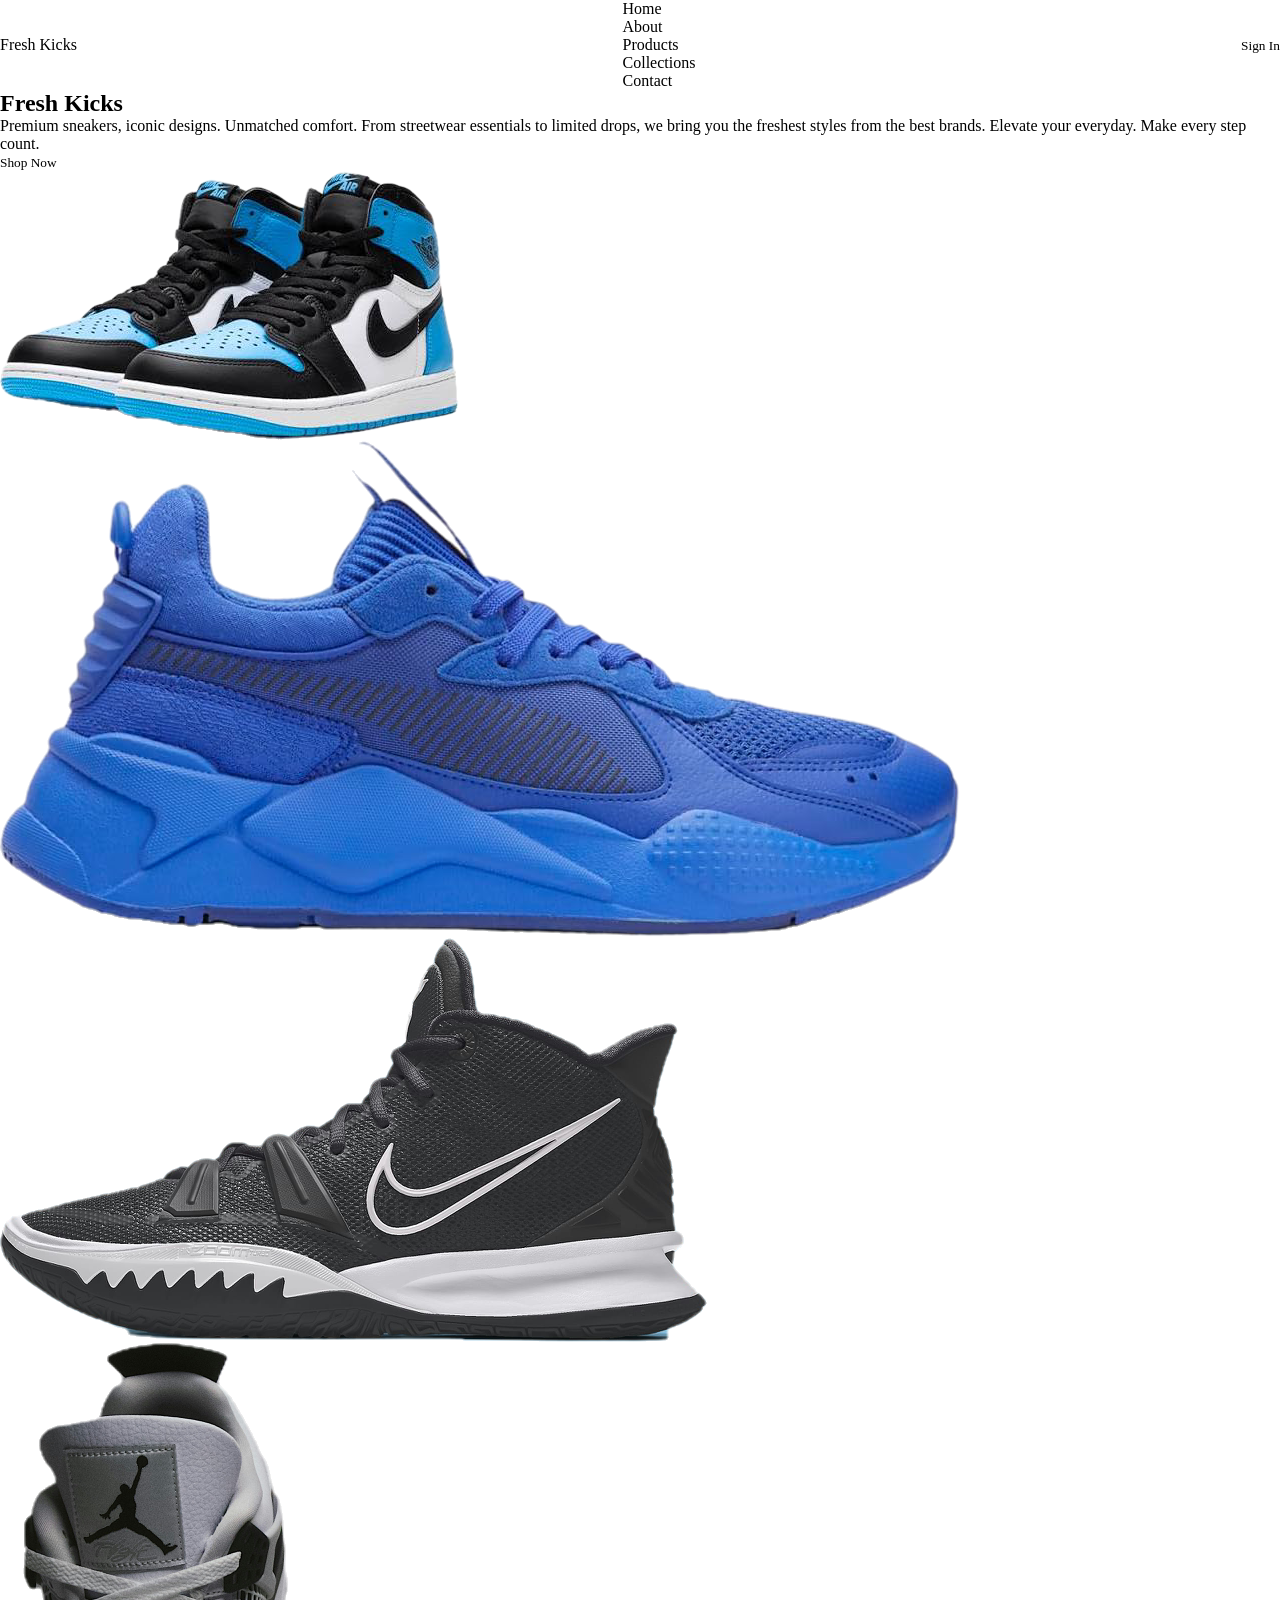
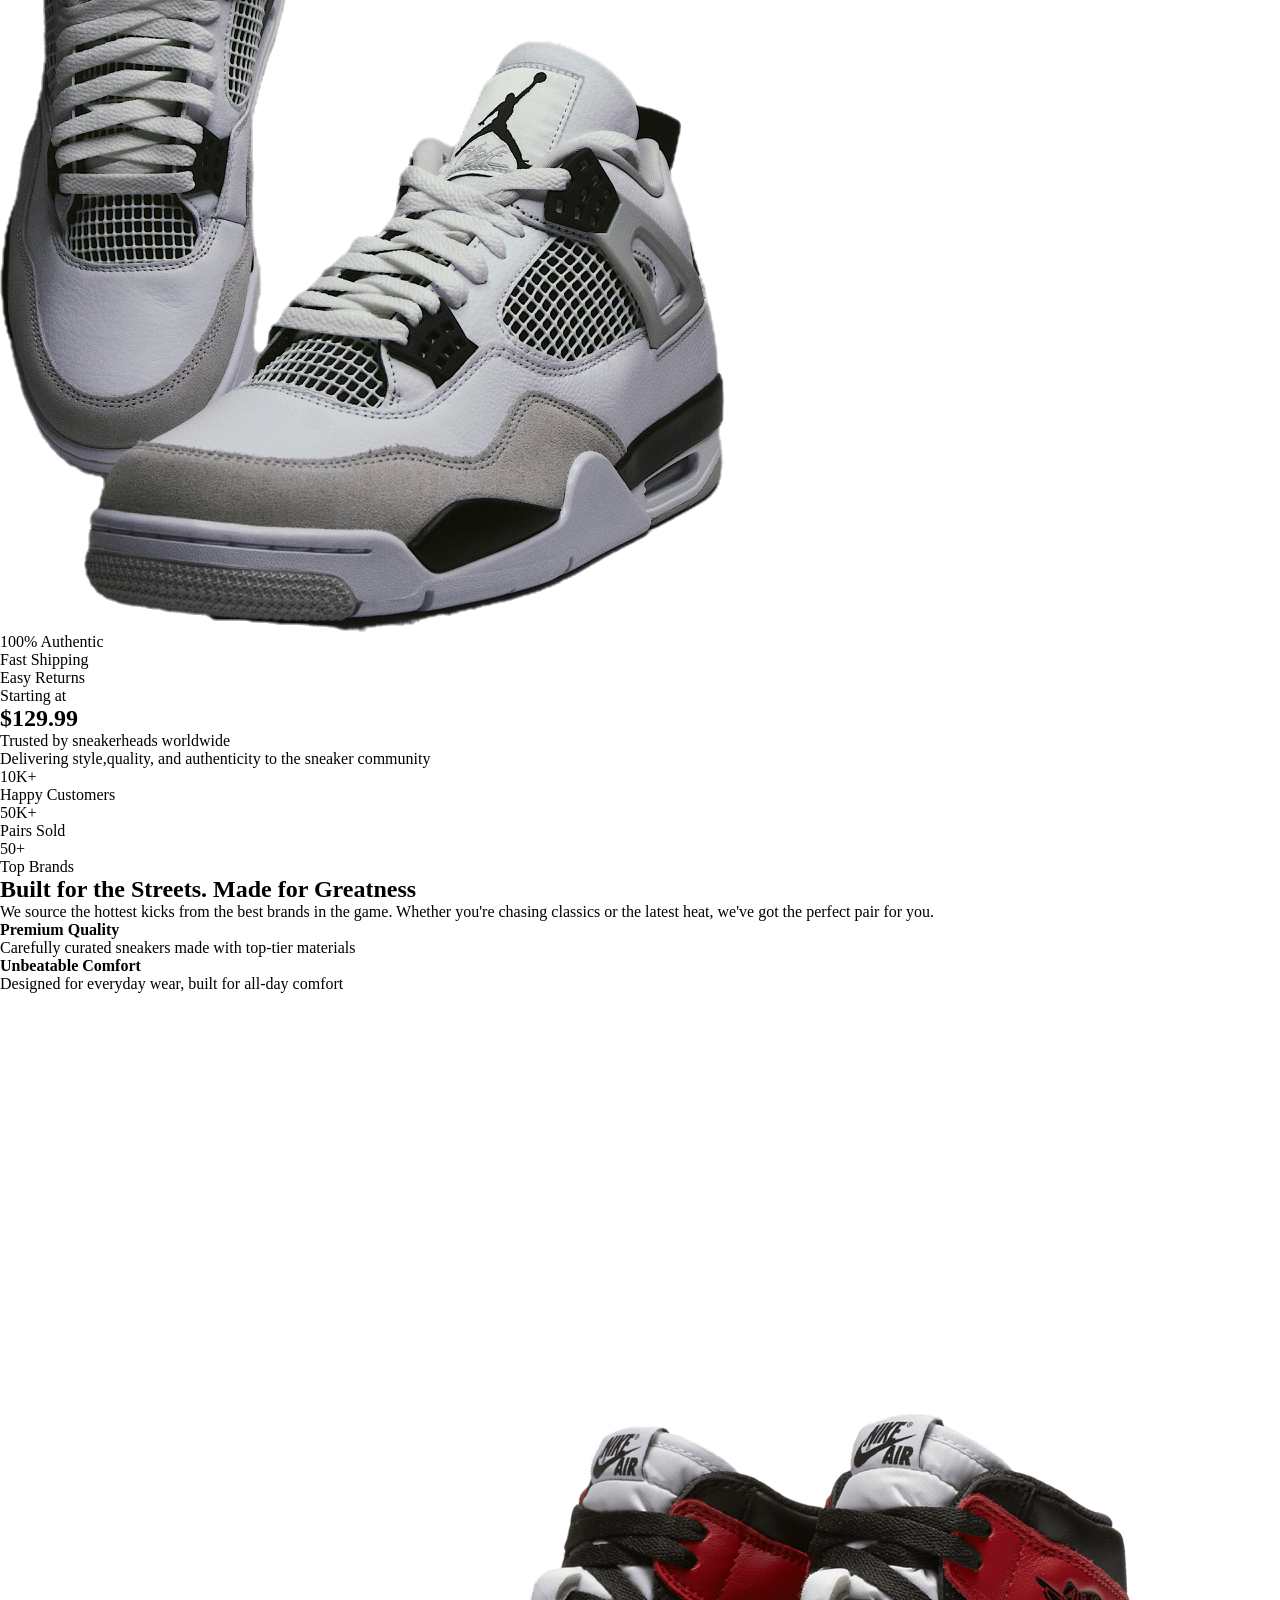
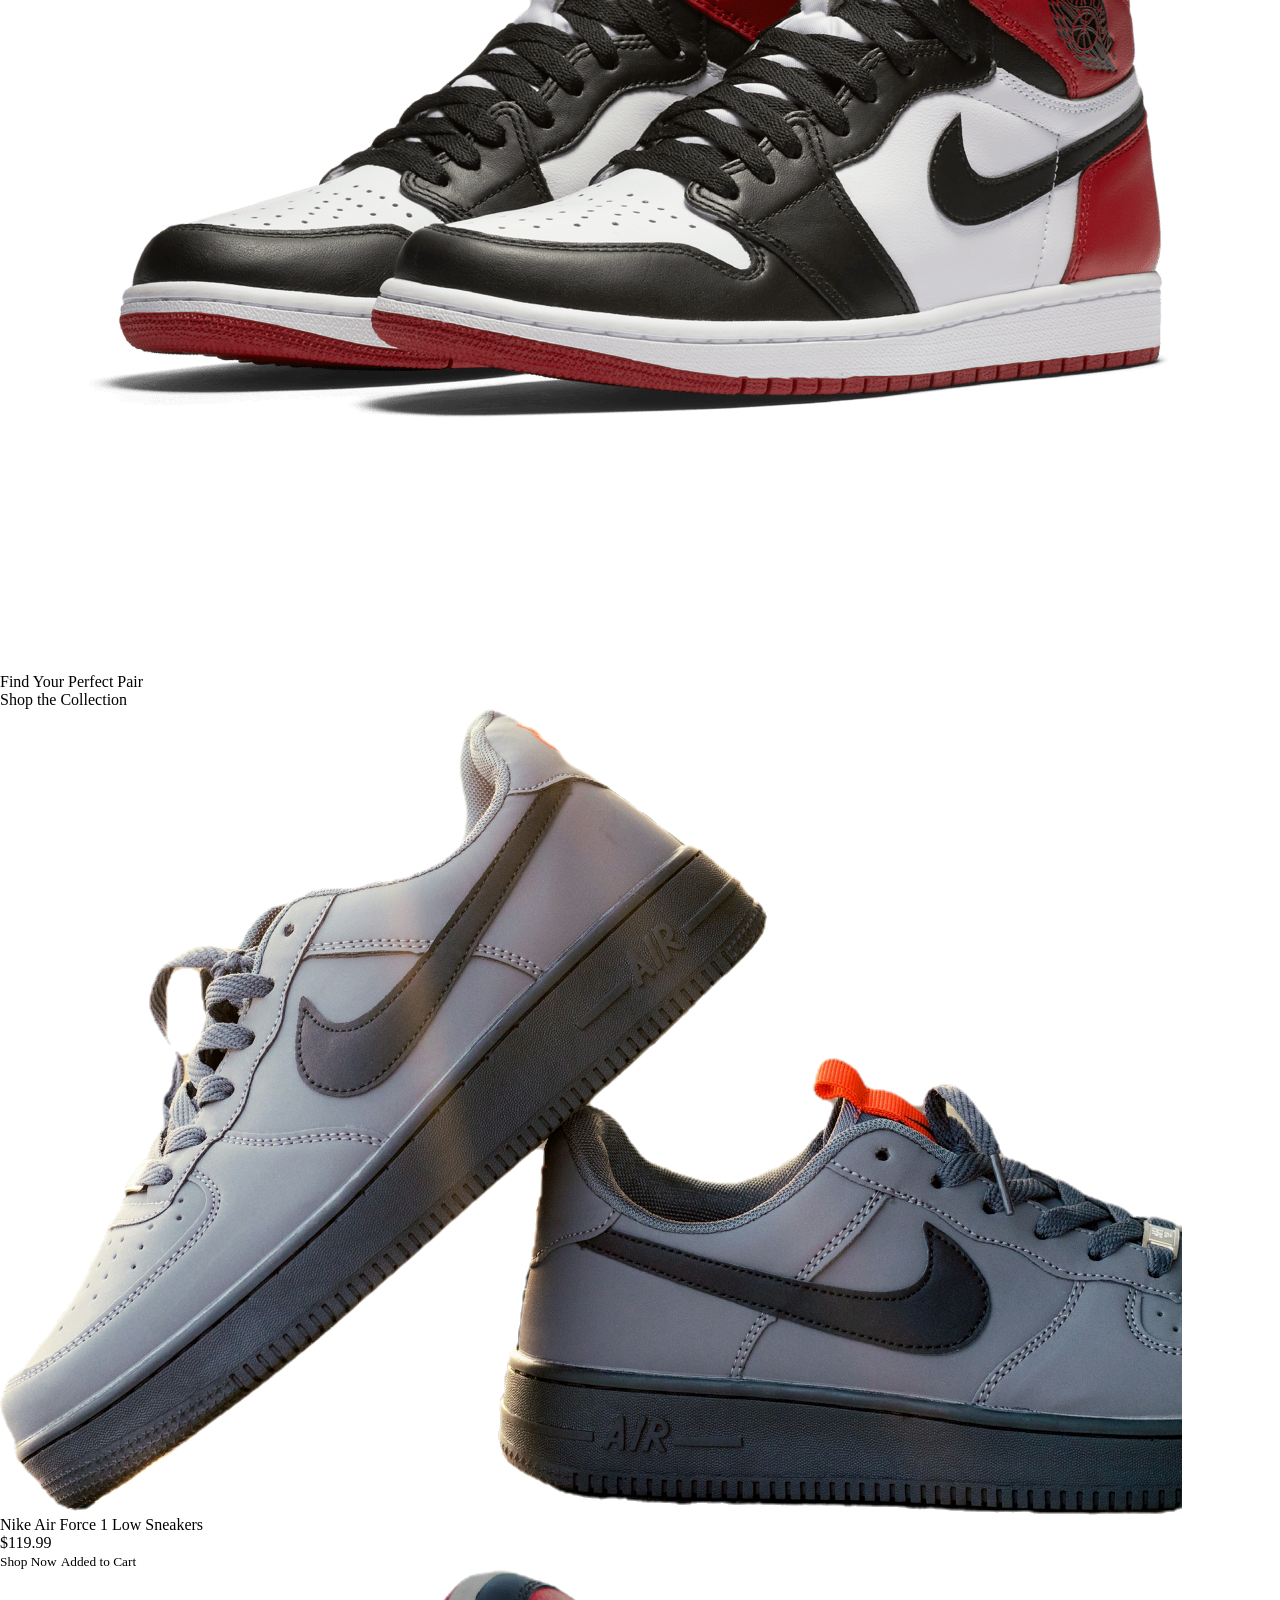
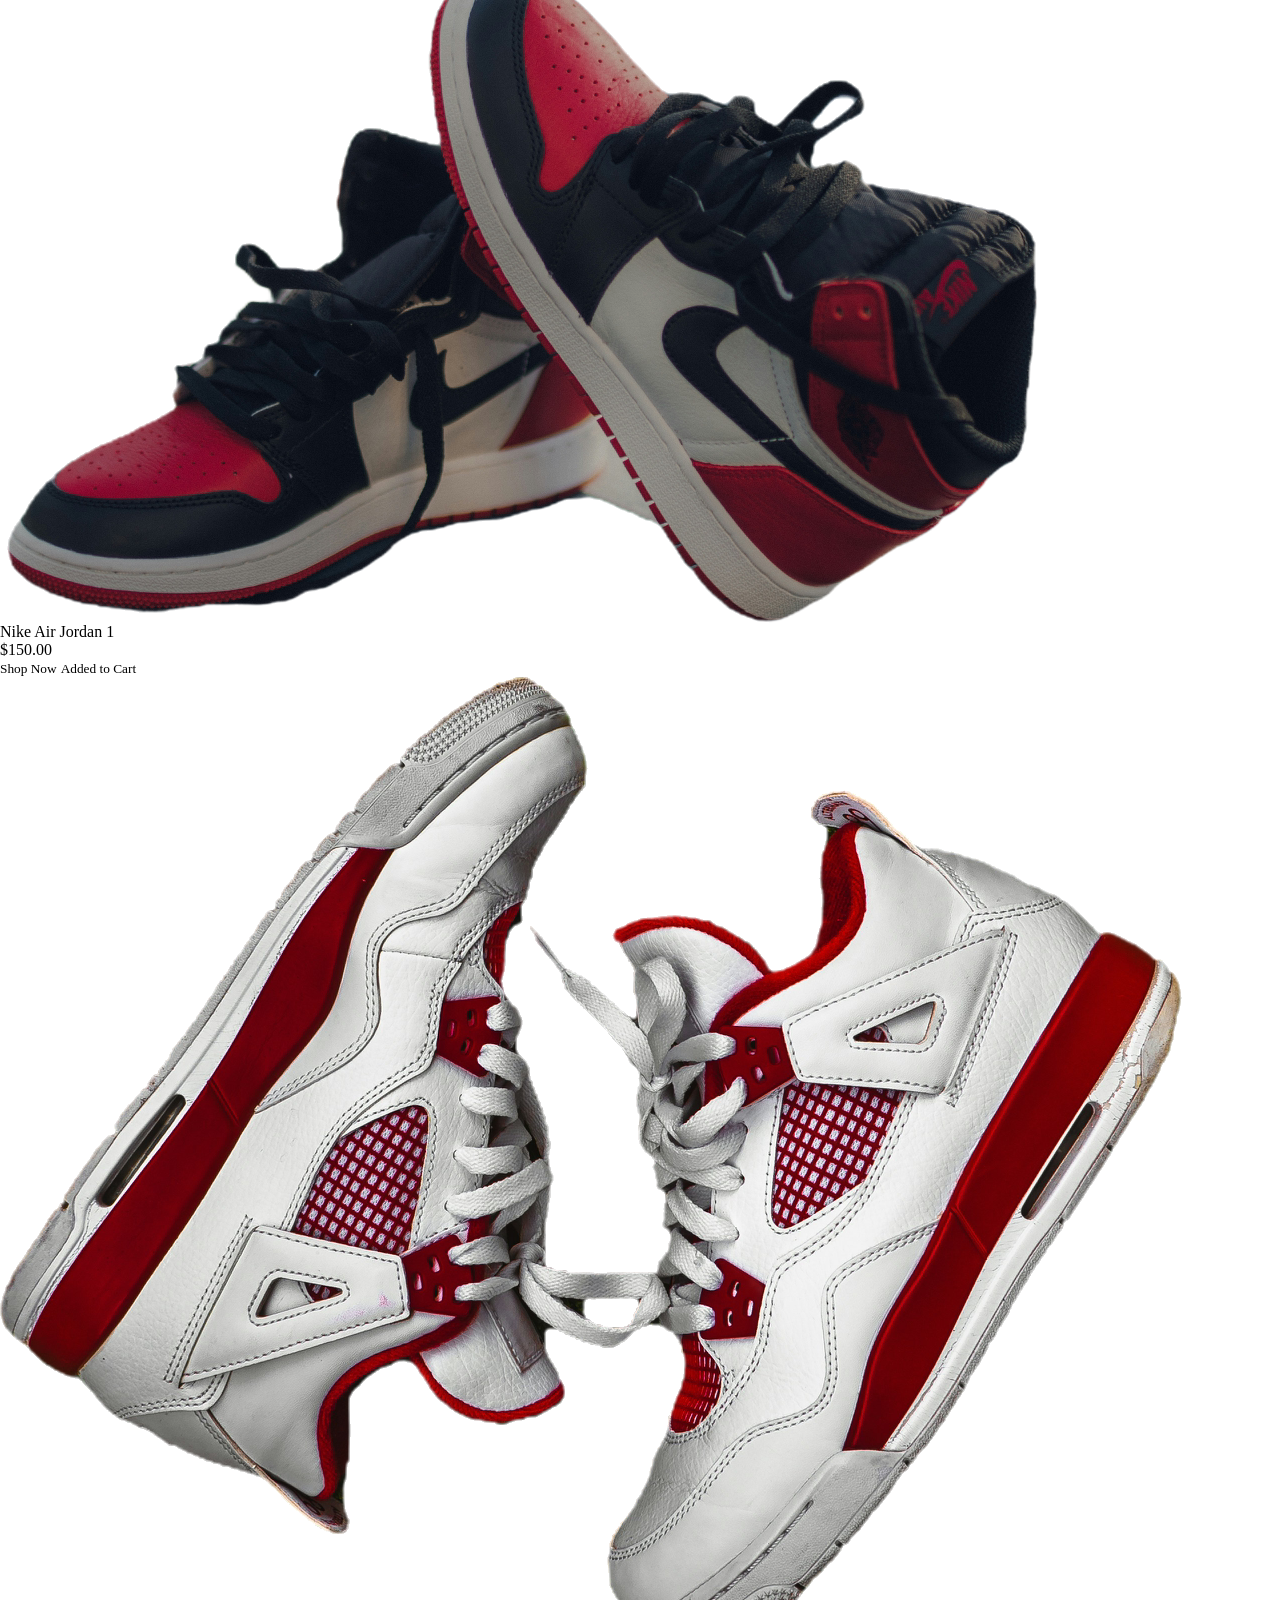
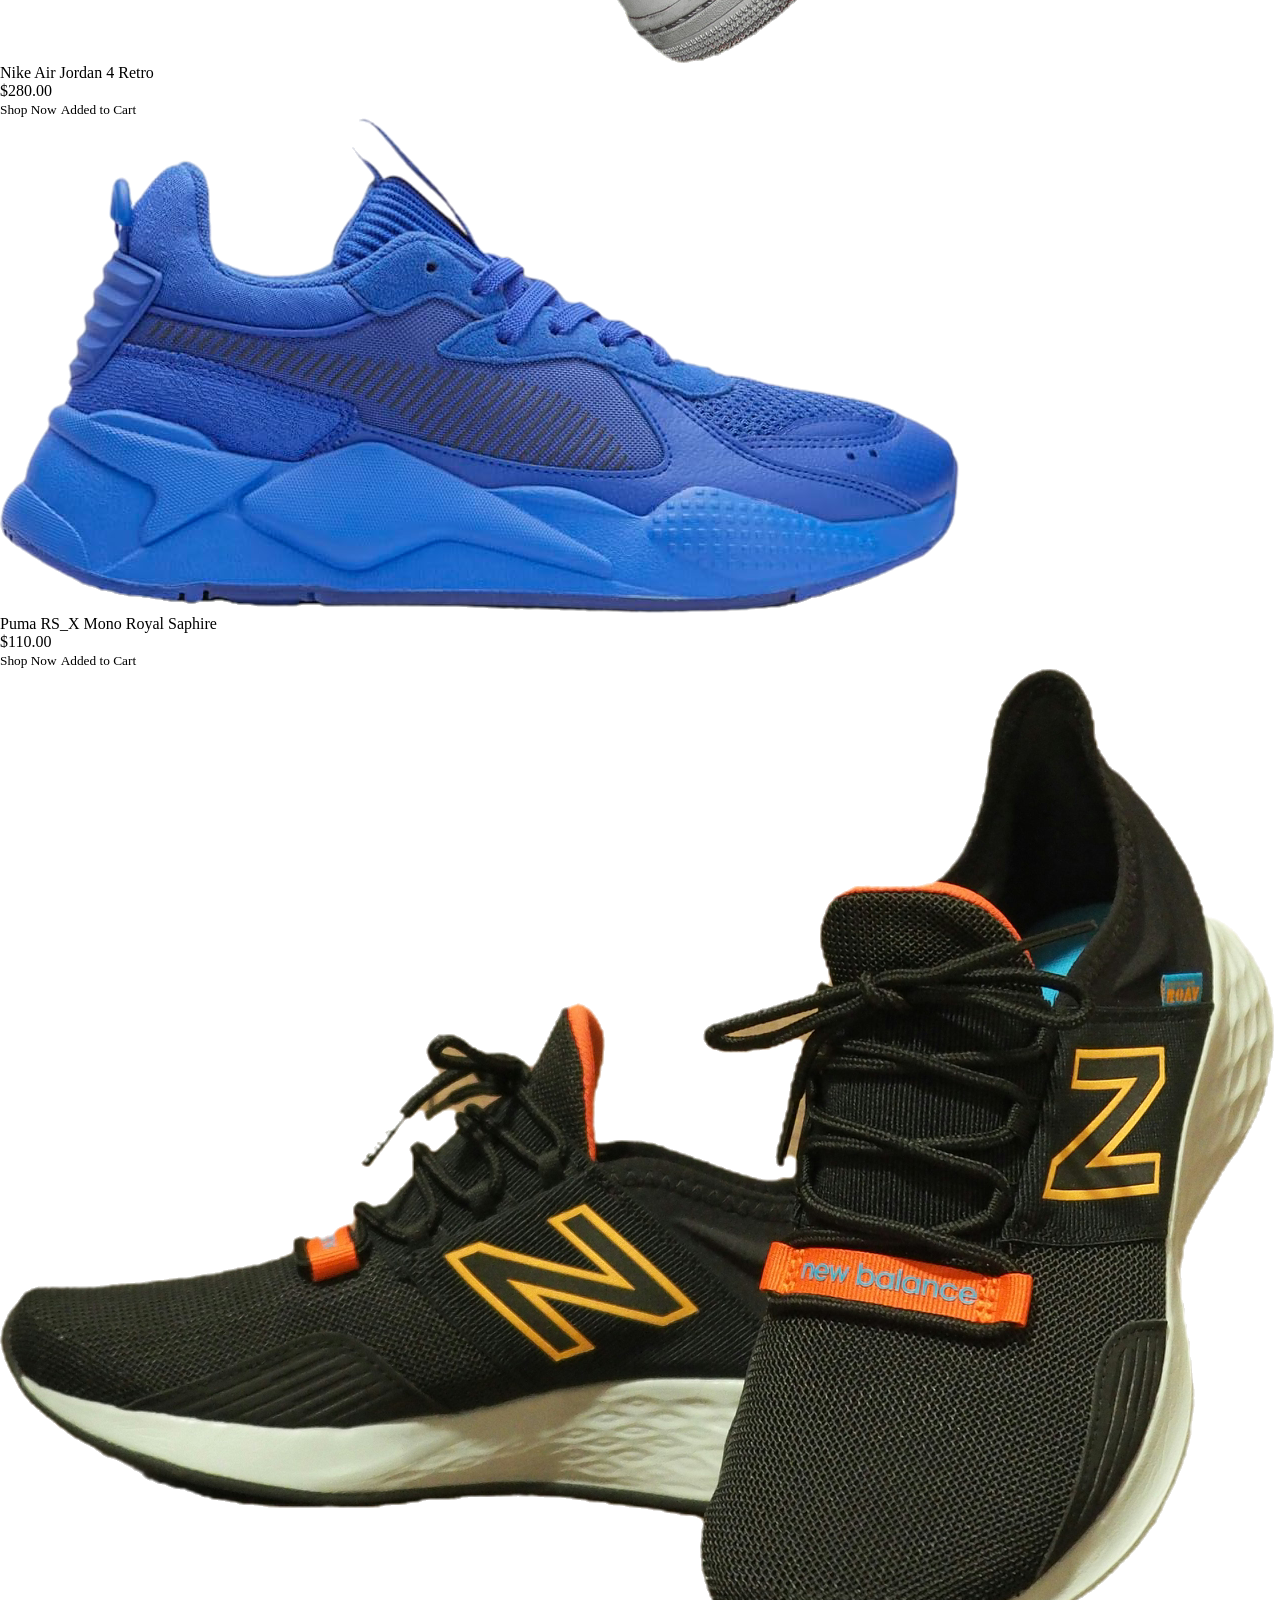
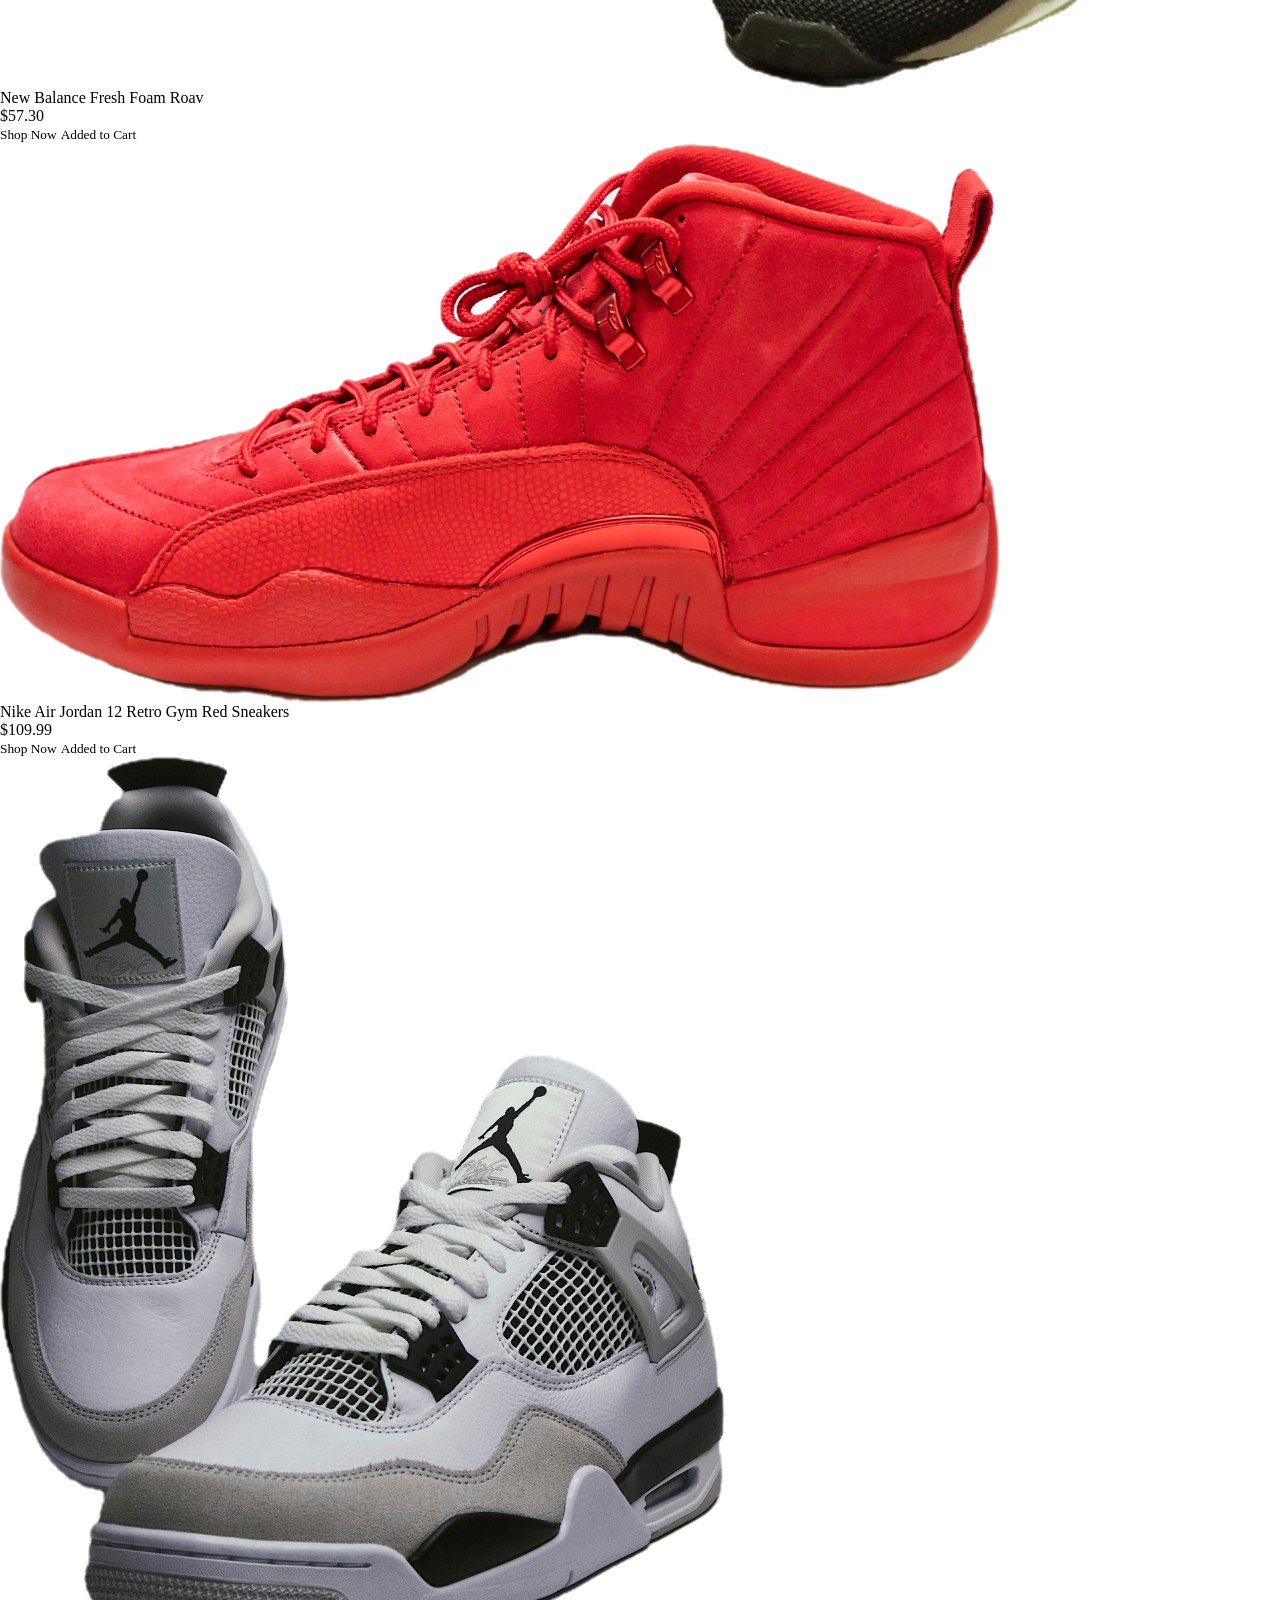
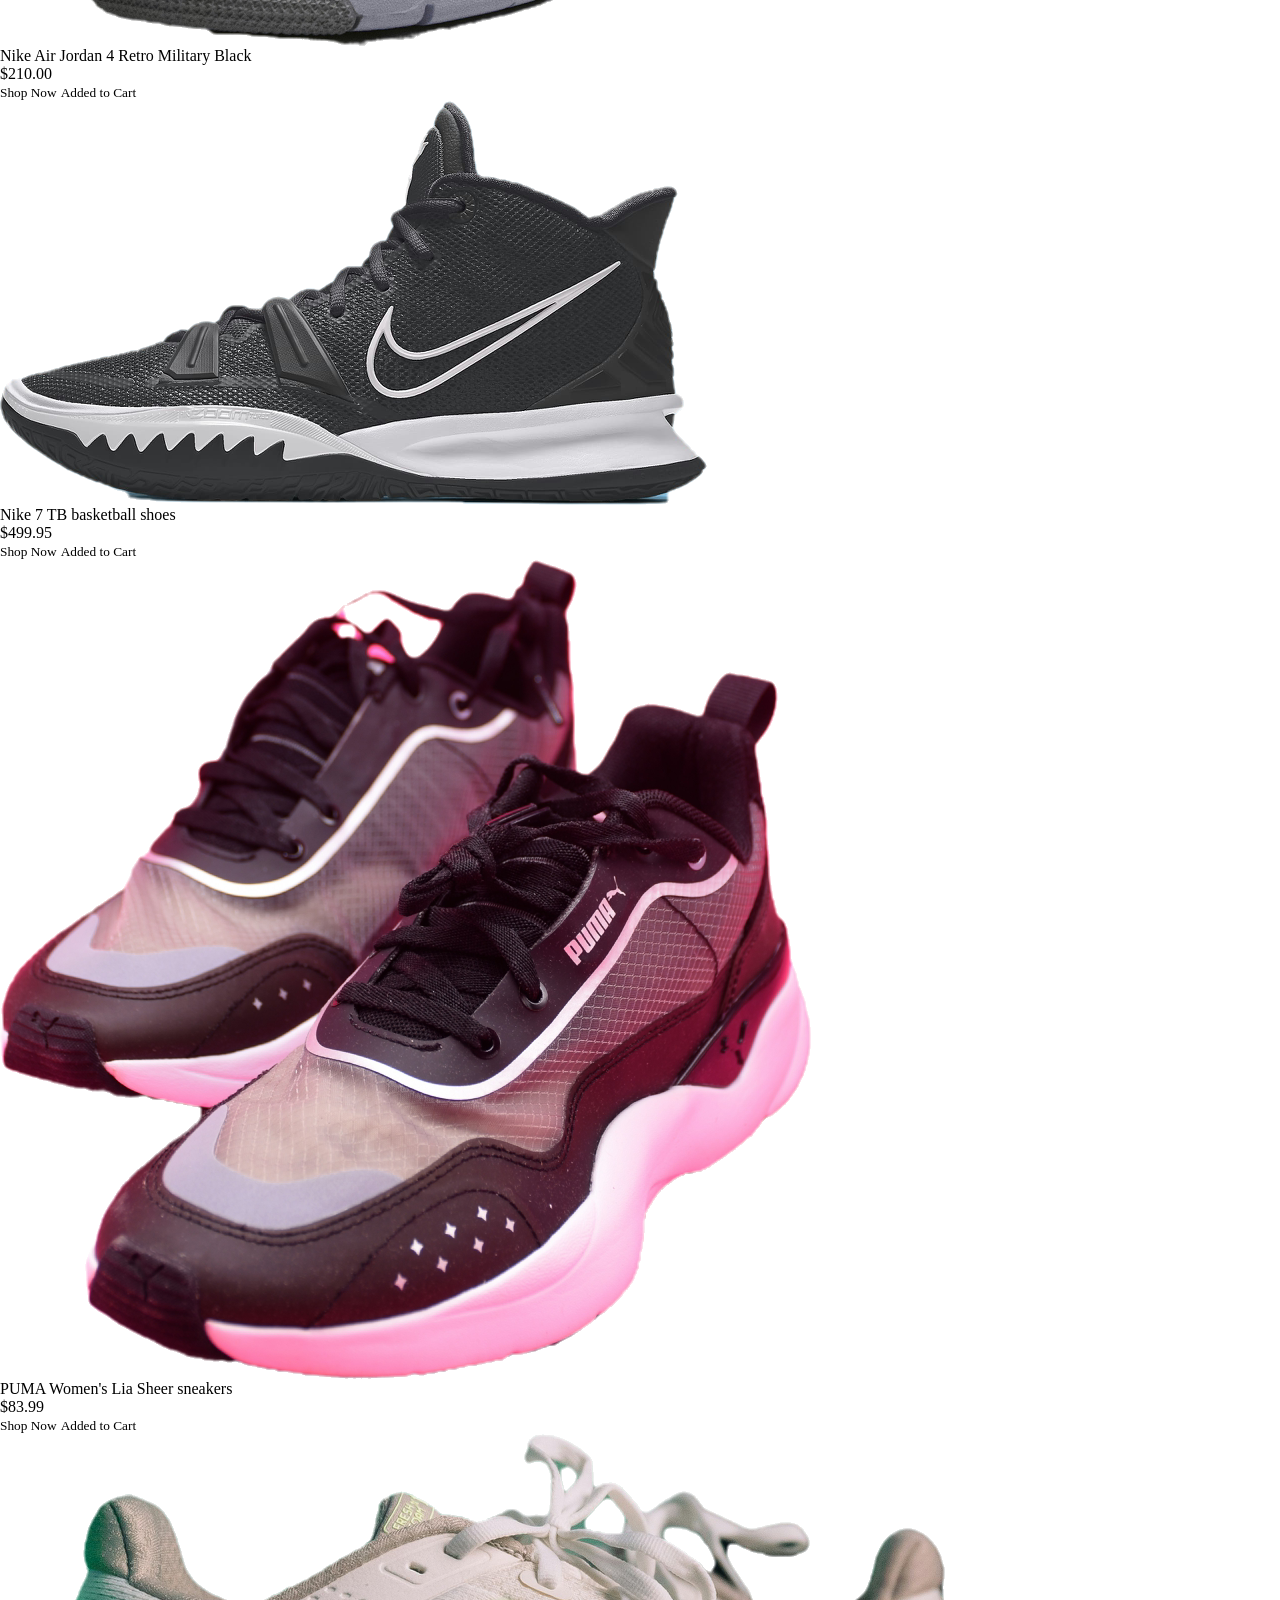
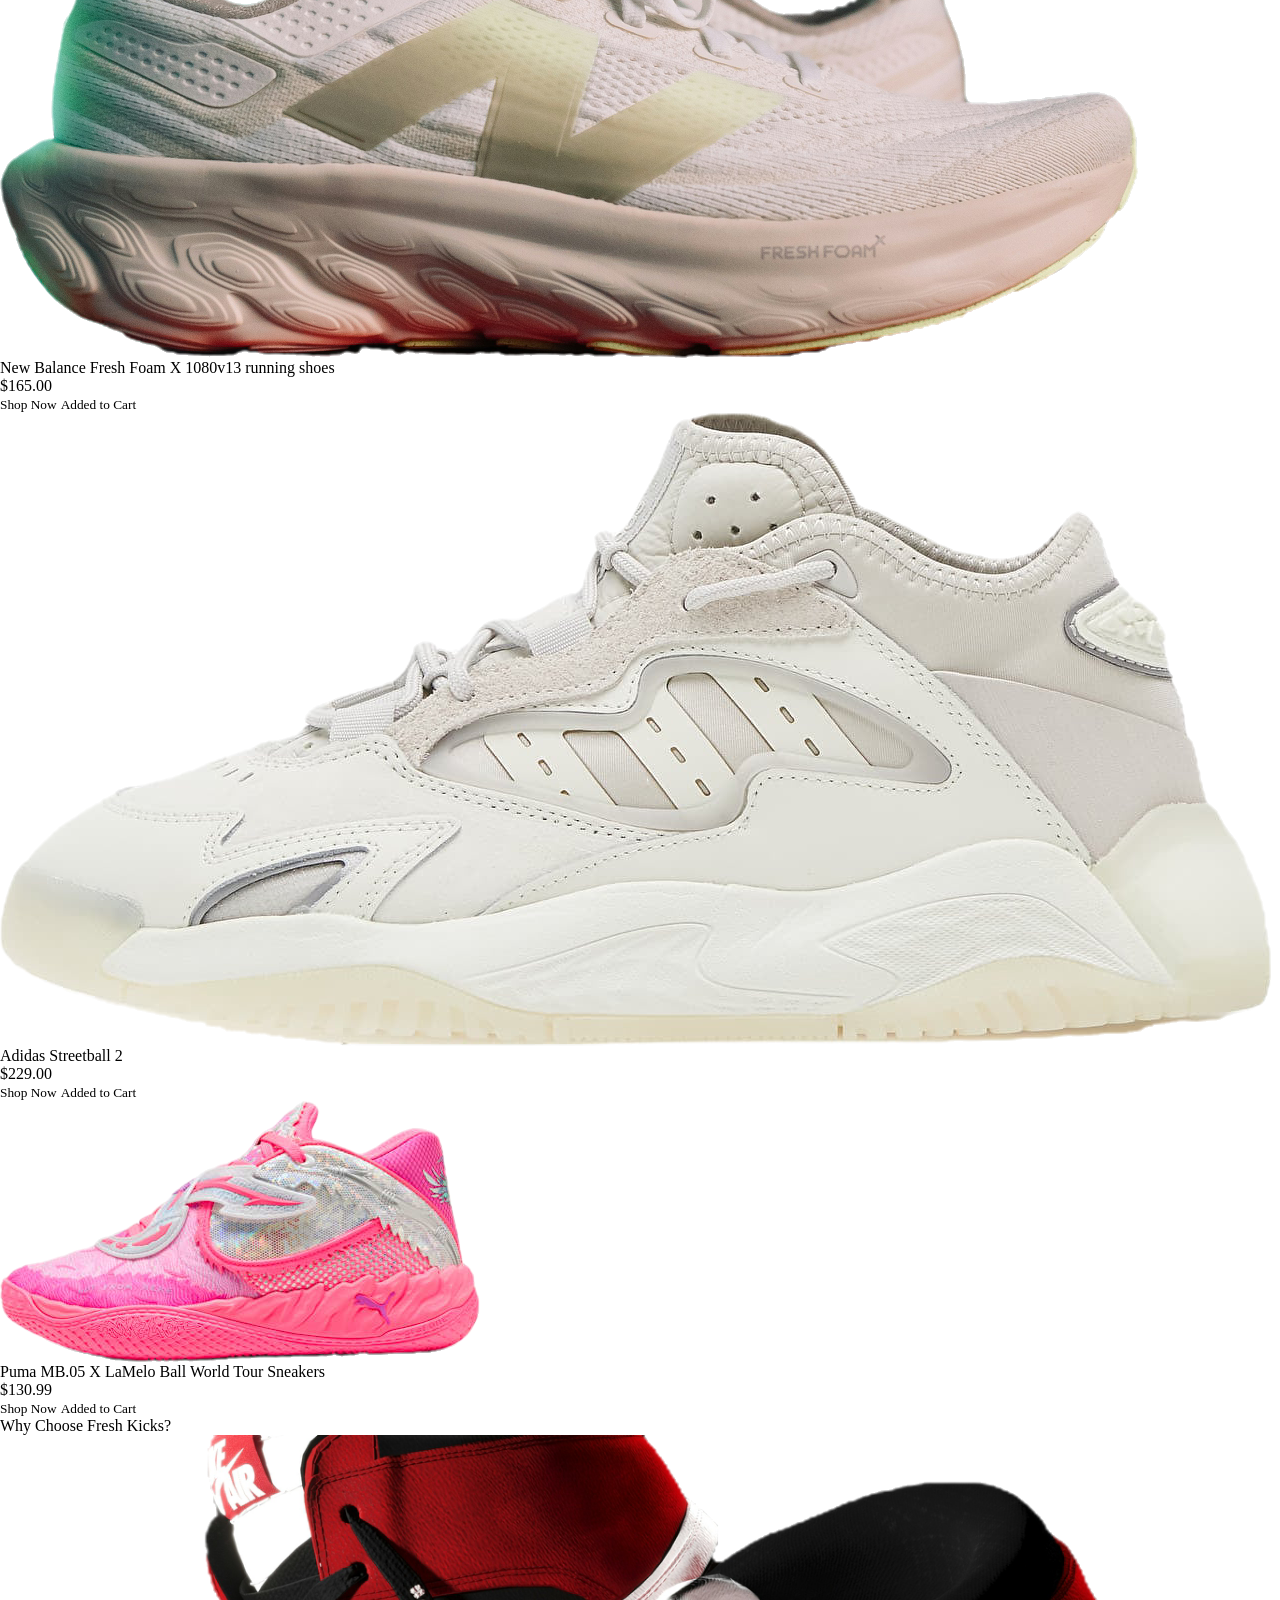
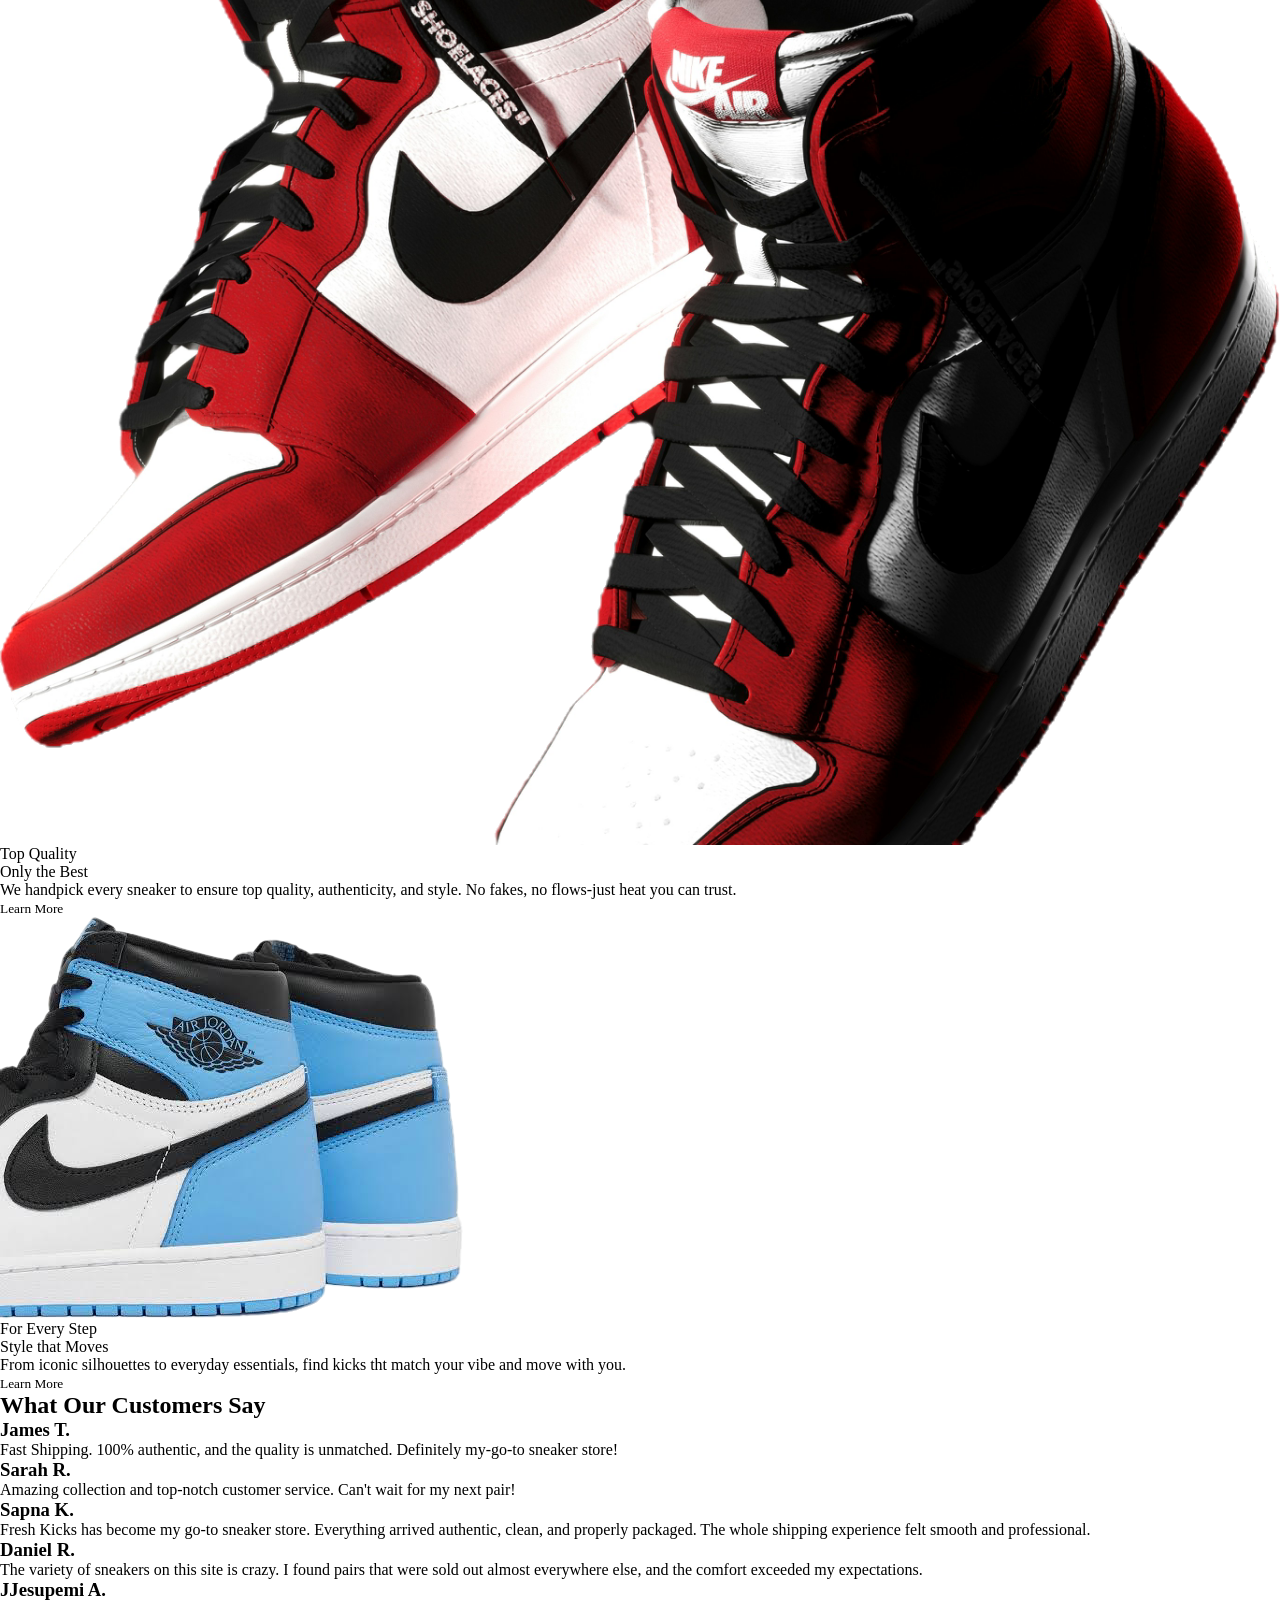
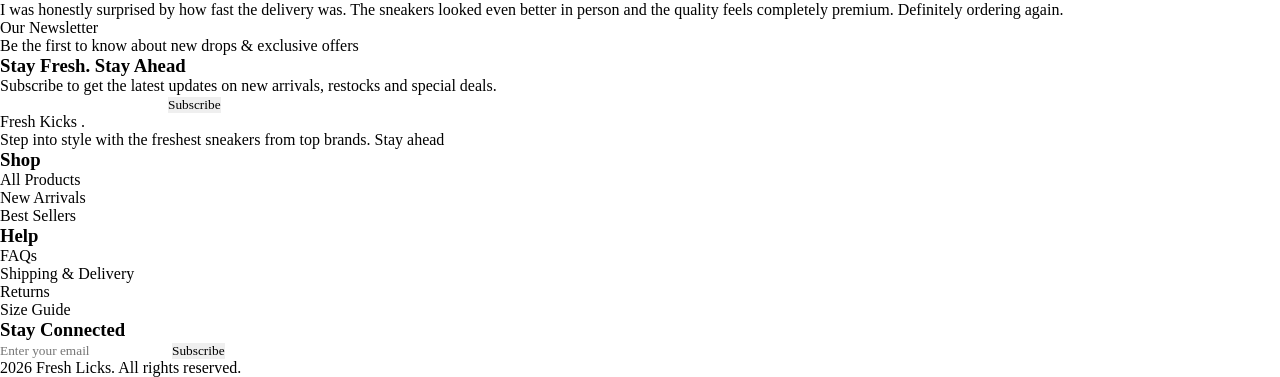
==== index.html @ d926df38 "first commit" ====
<!doctype html>
<html lang="en">
  <head>
    <meta charset="UTF-8" />
    <meta name="viewport" content="width=device-width, initial-scale=1.0" />
    <title>Document</title>
    <link
      rel="stylesheet"
      href="https://cdnjs.cloudflare.com/ajax/libs/remixicon/4.6.0/remixicon.css"
      integrity="sha512-kJlvECunwXftkPwyvHbclArO8wszgBGisiLeuDFwNM8ws+wKIw0sv1os3ClWZOcrEB2eRXULYUsm8OVRGJKwGA=="
      crossorigin="anonymous"
      referrerpolicy="no-referrer"
    />
    <link rel="preconnect" href="https://fonts.googleapis.com" />
    <link rel="preconnect" href="https://fonts.gstatic.com" crossorigin />
    <link
      href="https://fonts.googleapis.com/css2?family=Bebas+Neue&family=DM+Sans:ital,opsz,wght@0,9..40,100..1000;1,9..40,100..1000&display=swap"
      rel="stylesheet"
    />
    <link rel="preconnect" href="https://fonts.googleapis.com">
<link rel="preconnect" href="https://fonts.gstatic.com" crossorigin>
<link href="https://fonts.googleapis.com/css2?family=Montserrat:ital,wght@0,100..900;1,100..900&display=swap" rel="stylesheet">
    <link
      rel="stylesheet"
      href="https://cdn.jsdelivr.net/npm/swiper@12/swiper-bundle.min.css"
    />

    <link rel="stylesheet" href="./css/style.css" />
  </head>
  <body>
    <nav class="nav">
      <div class="nav-logo">Fresh Kicks</div>
      <div class="nav-links">
        <ul>
          <li><a href="">Home</a></li>
          <li><a href="">About</a></li>
          <li><a href="">Products</a></li>
          <li><a href="">Collections</a></li>
          <li><a href="">Contact</a></li>
        </ul>
      </div>
      <div class="nav-actions">
        <button><a href="">Sign In</a></button>
        <i class="ri-shopping-bag-3-line"></i>
      </div>
      <div class="harmburger mobile-nav" style="display: none">
        <i class="ri-menu-line"></i>
        <div class="icon-close"><i class="ri-close-line"></i></div>
        <ul>
          <li><a href="">Home</a></li>
          <li><a href="">About</a></li>
          <li><a href="">Products</a></li>
          <li><a href="">Collections</a></li>
          <li><a href="">Contact</a></li>
        </ul>
      </div>
    </nav>
    <section class="hero">
      <div class="hero-heading"></div>
      <h1>Fresh Kicks</h1>
      <div class="hero-container">
        <div class="left-content">
          <p>
            Premium sneakers, iconic designs. Unmatched comfort. From streetwear
            essentials to limited drops, we bring you the freshest styles from
            the best brands. Elevate your everyday. Make every step count.
          </p>
          <button>Shop Now</button>
        </div>
        <div>
          <div class="glow"></div>
          <div class="swiper">
            <div class="swiper-wrapper">
              <div class="swiper-slide"><img src="./assets/imgs/images (40).png" alt="" /></div>
              <div class="swiper-slide"><img src="./assets/imgs/51s68jlLZlL._AC_SL1000_.png" alt="" /></div>
              <div class="swiper-slide"><img src="./assets/imgs/usama-akram-s-gYAbQToXk-unsplash(1).png" alt="" /></div>
              <div class="swiper-slide"><img src="./assets/imgs/piyush-haswani-asD3pM3lSkA-unsplash(1).png" alt="" /></div>
            </div>
          </div>
        </div>
        <div class="right-content">
          <div class="badge"><span>100% Authentic</span></div>
          <div class="badge"><span>Fast Shipping</span></div>
          <div class="badge"><span>Easy Returns</span></div>
          <div class="price">
            <p>Starting at</p>
            <h2>$129.99</h2>
          </div>
        </div>
      </div>
    </section>
    <section class="stats">
      <div class="stats-text stats-circle">
        <p>Trusted by sneakerheads worldwide</p>
        <p>
          Delivering style,quality, and authenticity to the sneaker community
        </p>
      </div>
      <div class="stat-cards">
        <div class="stat-card stats-circle">
          <p>10K+</p>
          <p>Happy Customers</p>
        </div>
        <div class="stat-card stats-circle">
          <p>50K+</p>
          <p>Pairs Sold</p>
        </div>
        <div class="stat-card stats-circle">
          <p>50+</p>
          <p>Top Brands</p>
        </div>
      </div>
    </section>
    <section class="brand-statement">
      <div class="brand-left">
        <h2>Built for the Streets. Made for Greatness</h2>
        <p>
          We source the hottest kicks from the best brands in the game. Whether
          you're chasing classics or the latest heat, we've got the perfect pair
          for you.
        </p>
        <div class="bl-cards">
          <div class="bl-card">
            <div></div>
            <div>
              <h4>Premium Quality</h4>
              <p>Carefully curated sneakers made with top-tier materials</p>
            </div>
          </div>
          <div class="bl-card">
            <div></div>
            <div>
              <h4>Unbeatable Comfort</h4>
              <p>Designed for everyday wear, built for all-day comfort</p>
            </div>
          </div>
        </div>
      </div>
      <div class="brand-right shoe-container">
        <div class="br-ring">
          <img
            src="./assets/imgs/air-jordan-1-retro-black-toe-release-date.jpg"
            alt=""
          />
        </div>
      </div>
    </section>
    <section class="products">
      <div class="products-heading">
        <p>Find Your Perfect Pair</p>
        <p>Shop the Collection</p>
      </div>
      <div class="products-cards">
        <div class="product-card">
          <div>
            <img
              src="./assets/imgs/sahej-brar-T31E6zBL_n0-unsplash.png"
              alt=""
            />
          </div>
          <p class="product-name">Nike Air Force 1 Low Sneakers</p>
          <p class="product-price">$119.99</p>
          <button class="product-btn">Shop Now</button>
          <button class="product-btn-success">Added to Cart</button>
        </div>
        <div class="product-card">
          <div>
            <img
              src="./assets/imgs/taylor-smith-aDZ5YIuedQg-unsplash.png"
              alt=""
            />
          </div>
          <p class="product-name">Nike Air Jordan 1</p>
          <p class="product-price">$150.00</p>
          <button class="product-btn">Shop Now</button>
          <button class="product-btn-success">Added to Cart</button>
        </div>

        <div class="product-card">
          <div>
            <img
              src="./assets/imgs/jan-vlacuha-92_wMoF-yds-unsplash.png"
              alt=""
            />
          </div>
          <p class="product-name">Nike Air Jordan 4 Retro</p>
          <p class="product-price">$280.00</p>
          <button class="product-btn">Shop Now</button>
          <button class="product-btn-success">Added to Cart</button>
        </div>

        <div class="product-card">
          <div>
            <img src="./assets/imgs/51s68jlLZlL._AC_SL1000_.png" alt="" />
          </div>
          <p class="product-name">Puma RS_X Mono Royal Saphire</p>
          <p class="product-price">$110.00</p>
          <button class="product-btn">Shop Now</button>
          <button class="product-btn-success">Added to Cart</button>
        </div>

        <div class="product-card">
          <div>
            <img
              src="./assets/imgs/archer-allstars-rHOIOnWleY8-unsplash.png"
              alt=""
            />
          </div>
          <p class="product-name">New Balance Fresh Foam Roav</p>
          <p class="product-price">$57.30</p>
          <button class="product-btn">Shop Now</button>
          <button class="product-btn-success">Added to Cart</button>
        </div>

        <div class="product-card">
          <div>
            <img
              src="./assets/imgs/wengang-zhai-_fOL6ebfECQ-unsplash.png"
              alt=""
            />
          </div>
          <p class="product-name">Nike Air Jordan 12 Retro Gym Red Sneakers</p>
          <p class="product-price">$109.99</p>
          <button class="product-btn">Shop Now</button>
          <button class="product-btn-success">Added to Cart</button>
        </div>

        <div class="product-card">
          <div>
            <img
              src="./assets/imgs/piyush-haswani-asD3pM3lSkA-unsplash(1).png"
              alt=""
            />
          </div>
          <p class="product-name">Nike Air Jordan 4 Retro Military Black</p>
          <p class="product-price">$210.00</p>
          <button class="product-btn">Shop Now</button>
          <button class="product-btn-success">Added to Cart</button>
        </div>

        <div class="product-card">
          <div>
            <img
              src="./assets/imgs/usama-akram-s-gYAbQToXk-unsplash(1).png"
              alt=""
            />
          </div>
          <p class="product-name">Nike 7 TB basketball shoes</p>
          <p class="product-price">$499.95</p>
          <button class="product-btn">Shop Now</button>
          <button class="product-btn-success">Added to Cart</button>
        </div>
        <div class="product-card">
          <div>
            <img
              src="./assets/imgs/mana-akbarzadegan-kLnlaZJ4SMA-unsplash.png"
              alt=""
            />
          </div>
          <p class="product-name">PUMA Women's Lia Sheer sneakers</p>
          <p class="product-price">$83.99</p>
          <button class="product-btn">Shop Now</button>
          <button class="product-btn-success">Added to Cart</button>
        </div>
        <div class="product-card">
          <div>
            <img
              src="./assets/imgs/chris-lynch-ltqHOetiadA-unsplash.png"
              alt=""
            />
          </div>
          <p class="product-name">
            New Balance Fresh Foam X 1080v13 running shoes
          </p>
          <p class="product-price">$165.00</p>
          <button class="product-btn">Shop Now</button>
          <button class="product-btn-success">Added to Cart</button>
        </div>
        <div class="product-card">
          <div><img src="./assets/imgs/624232 (1).png" alt="" /></div>
          <p class="product-name">Adidas Streetball 2</p>
          <p class="product-price">$229.00</p>
          <button class="product-btn">Shop Now</button>
          <button class="product-btn-success">Added to Cart</button>
        </div>
        <div class="product-card">
          <div>
            <img
              src="./assets/imgs/MB.05-World-Tour-Basketball-Shoes-Unisex.png"
              alt=""
            />
          </div>
          <p class="product-name">
            Puma MB.05 X LaMelo Ball World Tour Sneakers
          </p>
          <p class="product-price">$130.99</p>
          <button class="product-btn">Shop Now</button>
          <button class="product-btn-success">Added to Cart</button>
        </div>
      </div>
    </section>
    <section class="features">
      <p>Why Choose Fresh Kicks?</p>
      <div class="features-cards">
        <div class="feature-card">
          <div><img src="./assets/imgs/bhautik-patel-ui8yd5Qxv-Y-unsplash.png" alt="" /></div>
          <div>
            <p>Top Quality</p>
            <p>Only the Best</p>
            <p>
              We handpick every sneaker to ensure top quality, authenticity, and
              style. No fakes, no flows-just heat you can trust.
            </p>
            <button><a href="">Learn More</a></button>
          </div>
        </div>
        <div class="feature-card">
          <div><img src="./assets/imgs/images (39).png" alt="" /></div>
          <div>
            <p>For Every Step</p>
            <p>Style that Moves</p>
            <p>
              From iconic silhouettes to everyday essentials, find kicks tht
              match your vibe and move with you.
            </p>
            <button><a href="">Learn More</a></button>
          </div>
        </div>
      </div>
    </section>
    <section class="testimonials">
      <h2>What Our Customers Say</h2>
      <div class="swiper testimonialSwiper">
        <div class="swiper-wrapper">
          <div class="swiper-slide">
            <div class="testimonial-card">
              <h3>James T.</h3>
              <p>
                Fast Shipping. 100% authentic, and the quality is unmatched.
                Definitely my-go-to sneaker store!
              </p>
            </div>
          </div>

          <div class="swiper-slide">
            <div class="testimonial-card">
              <h3>Sarah R.</h3>
              <p>
                Amazing collection and top-notch customer service. Can't wait
                for my next pair!
              </p>
            </div>
          </div>

          <div class="swiper-slide">
            <div class="testimonial-card">
              <h3>Sapna K.</h3>
              <p>
                Fresh Kicks has become my go-to sneaker store. Everything
                arrived authentic, clean, and properly packaged. The whole
                shipping experience felt smooth and professional.
              </p>
            </div>
          </div>

          <div class="swiper-slide">
            <div class="testimonial-card">
              <h3>Daniel R.</h3>
              <p>
                The variety of sneakers on this site is crazy. I found pairs
                that were sold out almost everywhere else, and the comfort
                exceeded my expectations.
              </p>
            </div>
          </div>
          <div class="swiper-slide">
            <div class="testimonial-card">
              <h3>JJesupemi A.</h3>
              <p>
                I was honestly surprised by how fast the delivery was. The
                sneakers looked even better in person and the quality feels
                completely premium. Definitely ordering again.
              </p>
            </div>
          </div>
        </div>
        <div class="swiper-button-prev"></div>
        <div class="swiper-button-next"></div>
      </div>
    </section>
    <section class="newsletter">
      <div>
        <div>
          <img src="" alt="" />
        </div>
        <div></div>
      </div>
      <p class="newsletter-text">Our Newsletter</p>
      <div>
        <p>Be the first to know about new drops & exclusive offers</p>
        <h3>Stay Fresh. Stay Ahead</h3>
        <p>
          Subscribe to get the latest updates on new arrivals, restocks and
          special deals.
        </p>
        <div>
          <input type="email" name="" id="" /><input
            type="submit"
            value="Subscribe"
          />
        </div>
      </div>
    </section>
    <footer class="footer">
      <div class="footer-container">
        <div class="footer-left">
          <p>Fresh Kicks <span>.</span></p>
          <p>
            Step into style with the freshest sneakers from top brands. Stay
            ahead
          </p>
          <div class="footer-icons">
            <a href=""><img src="" alt="" /></a>
            <a href=""><img src="" alt="" /></a>
            <a href=""><img src="" alt="" /></a>
            <a href=""><img src="" alt="" /></a>
          </div>
        </div>
        <div class="footer-middle">
          <h3>Shop</h3>
          <ul>
            <li>All Products</li>
            <li>New Arrivals</li>
            <li>Best Sellers</li>
            <li><Sale/li>
          </ul>
        </div>
        <div class="footer-middle">
          <h3>Help</h3>
          <ul>
            <li>FAQs</li>
            <li>Shipping & Delivery</li>
            <li>Returns</li>
            <li>Size Guide</li>
          </ul>
        </div>
        <div class="footer-right">
            <h3>Stay Connected</h3>
            <input type="email" placeholder="Enter your email">
            <input type="submit" value="Subscribe">
        </div>
      </div>
      <p>2026 Fresh Licks. All rights reserved.</p>
    </footer>
    <script src="https://cdn.jsdelivr.net/npm/swiper@12/swiper-bundle.min.js"></script>
    <script src="./js/script.js"></script>
  </body>
</html>
---- css/style.css ----
@import url(./reset.css);
:root {
  --ink-black: #000814; /* darkest bg — hero */
  --prussian-blue: #001d3d; /* dark section bg variant */
  --platinum: #e7ecef; /* light section bg */
  --white: #ffffff;
  /* Accent (pick ONE, not both) */
  --steel-blue: #6096ba; /* softer, more premium */
  --icy-blue: #a3cef1; /* highlight/hover states only */
  /* Gold — use SPARINGLY */
  --golden-bronze: #cca000; /* one CTA button or badge max */
  /* Text */
  --body-text: #e7ecef; /* on dark sections */
  --dark-text: #000814; /* on light sections */
  --font-display: "Bebas Neue", sans-serif;
  --font-body: "DM Sans", sans-serif;
}
.nav{
    display: flex;
    justify-content: space-between;
    align-items: center;
}
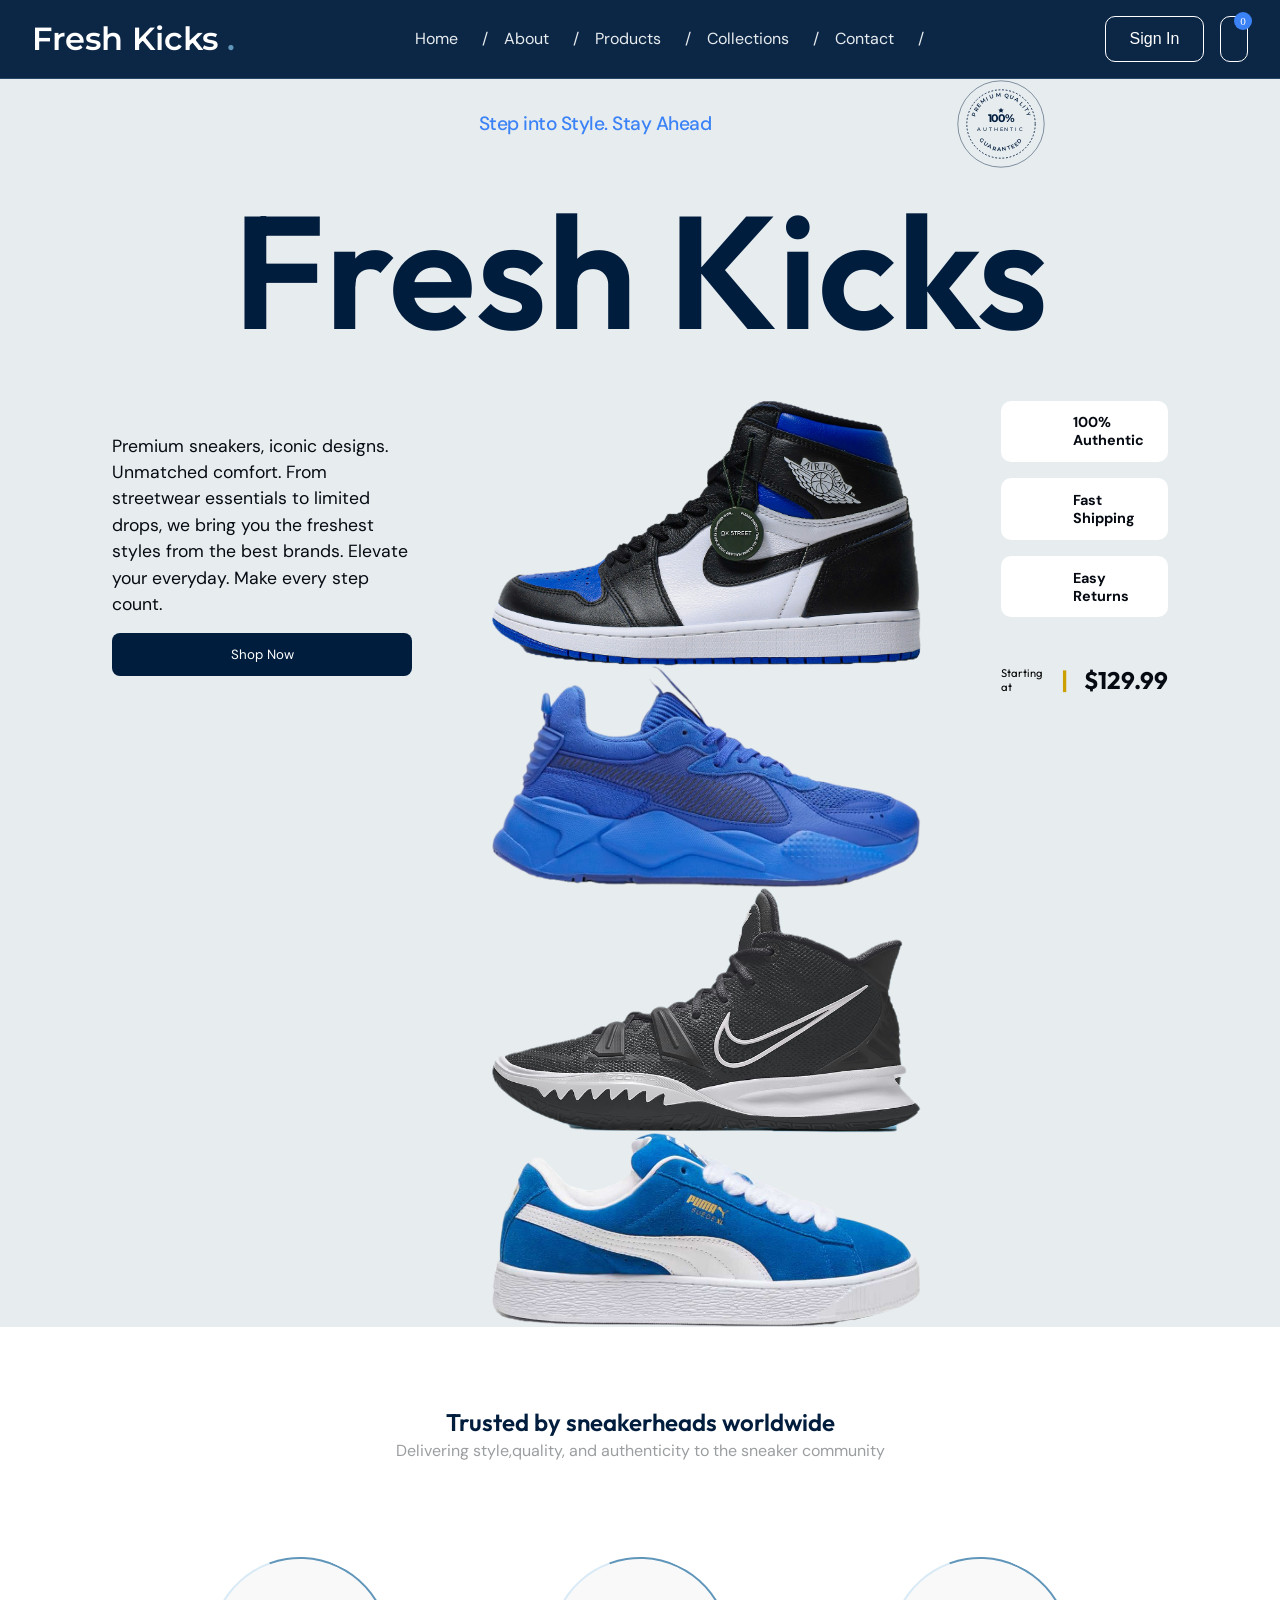
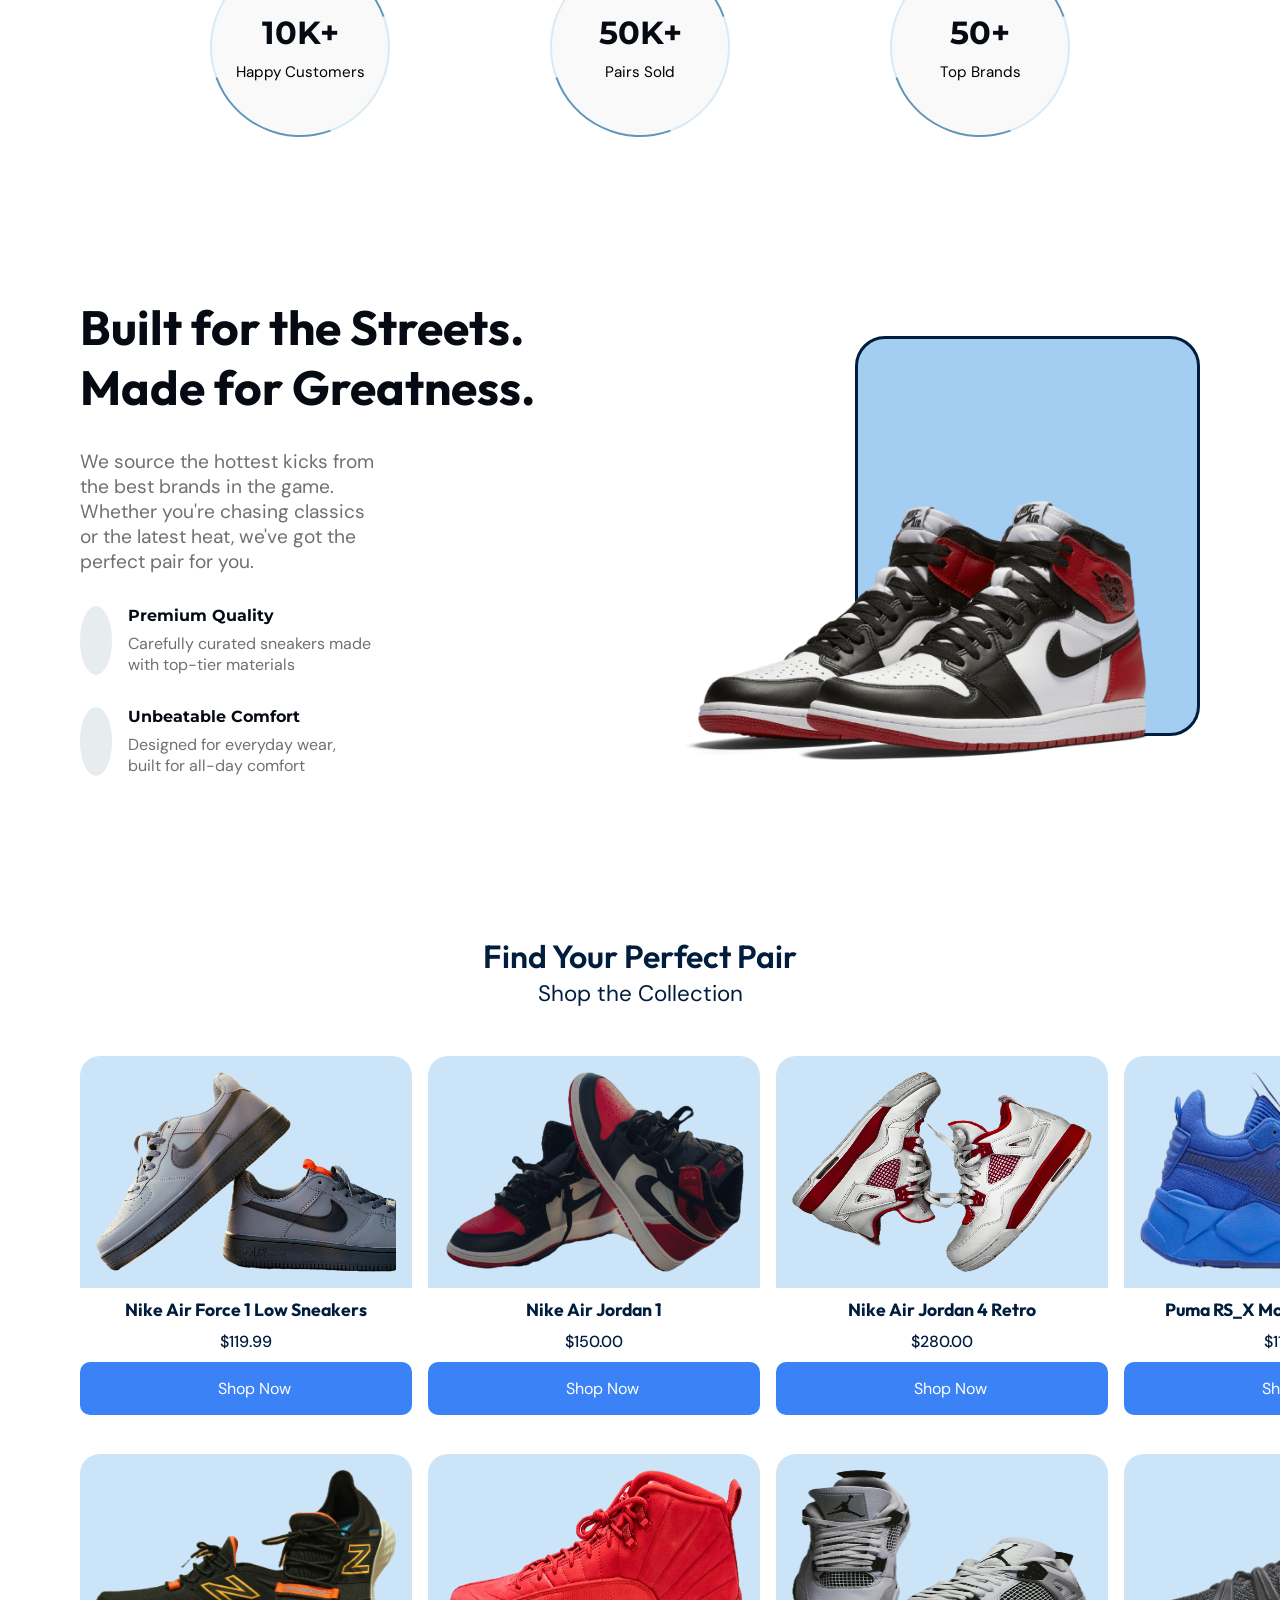
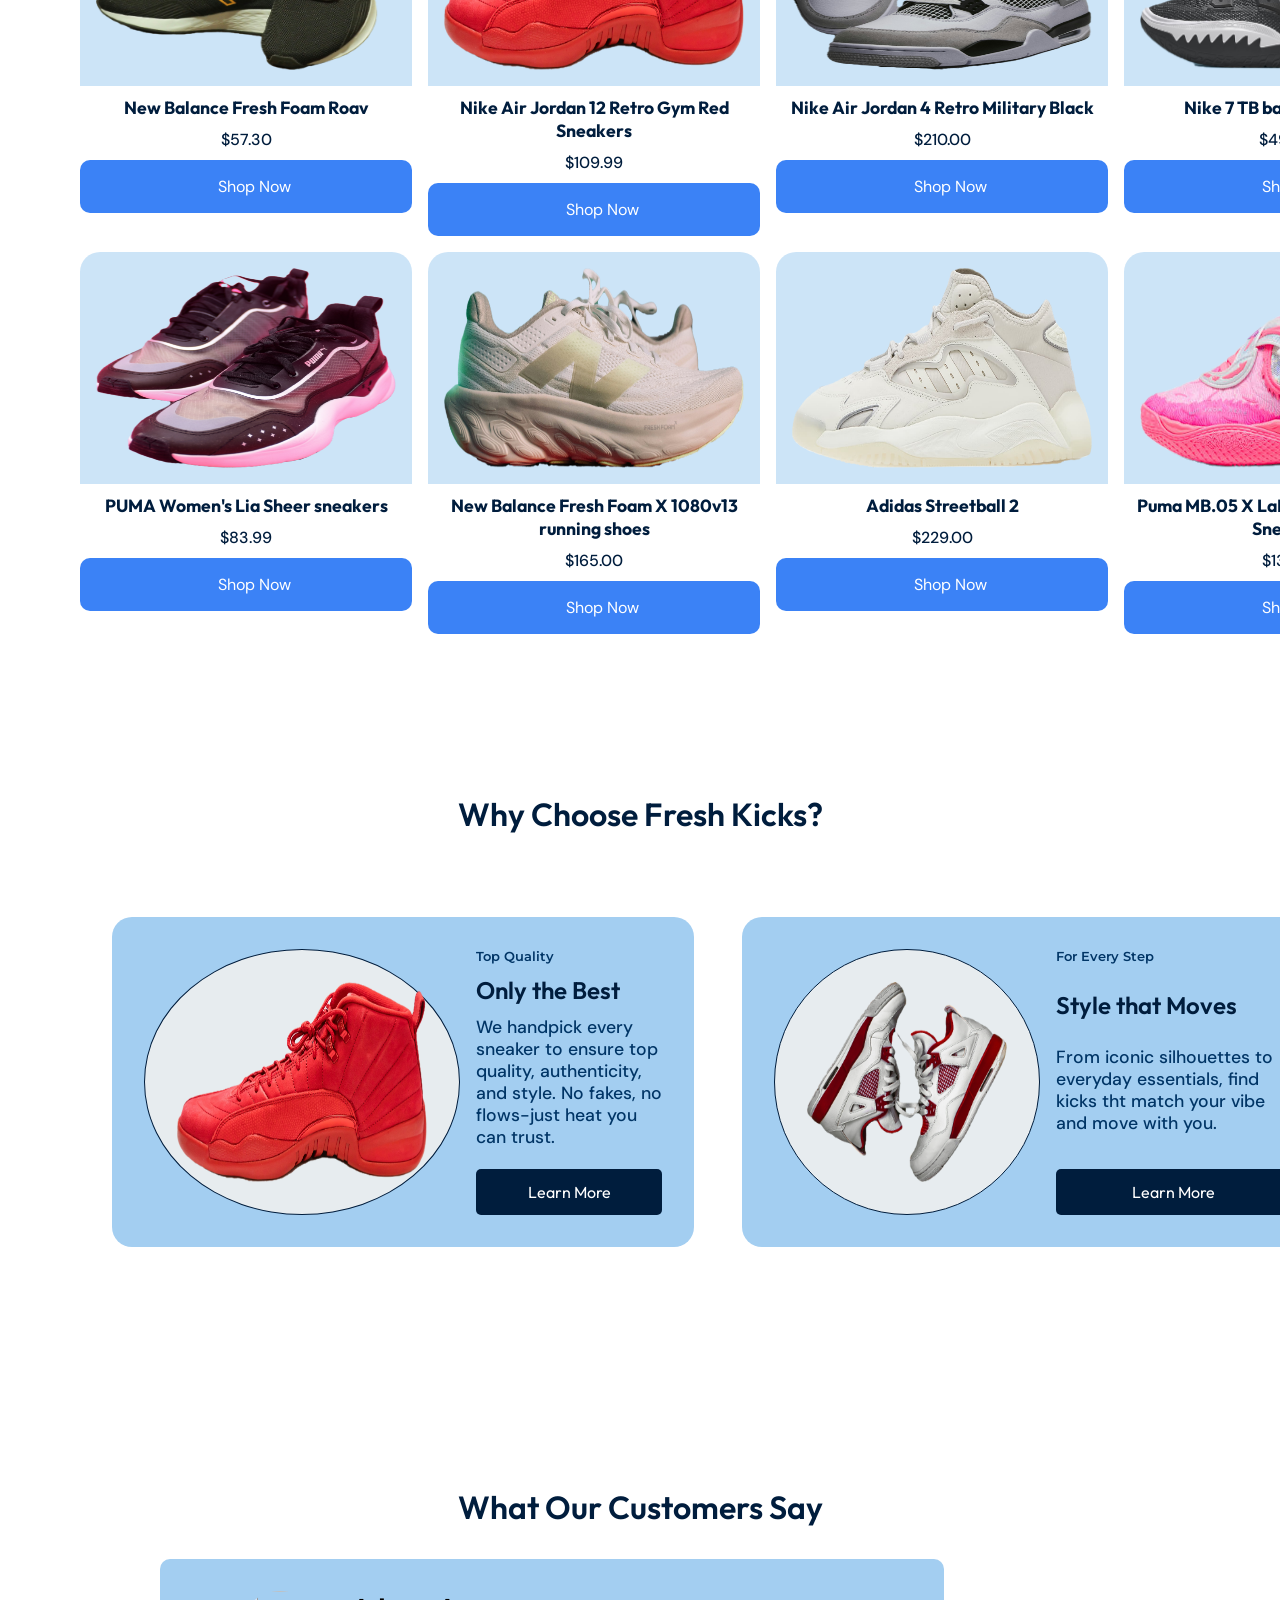
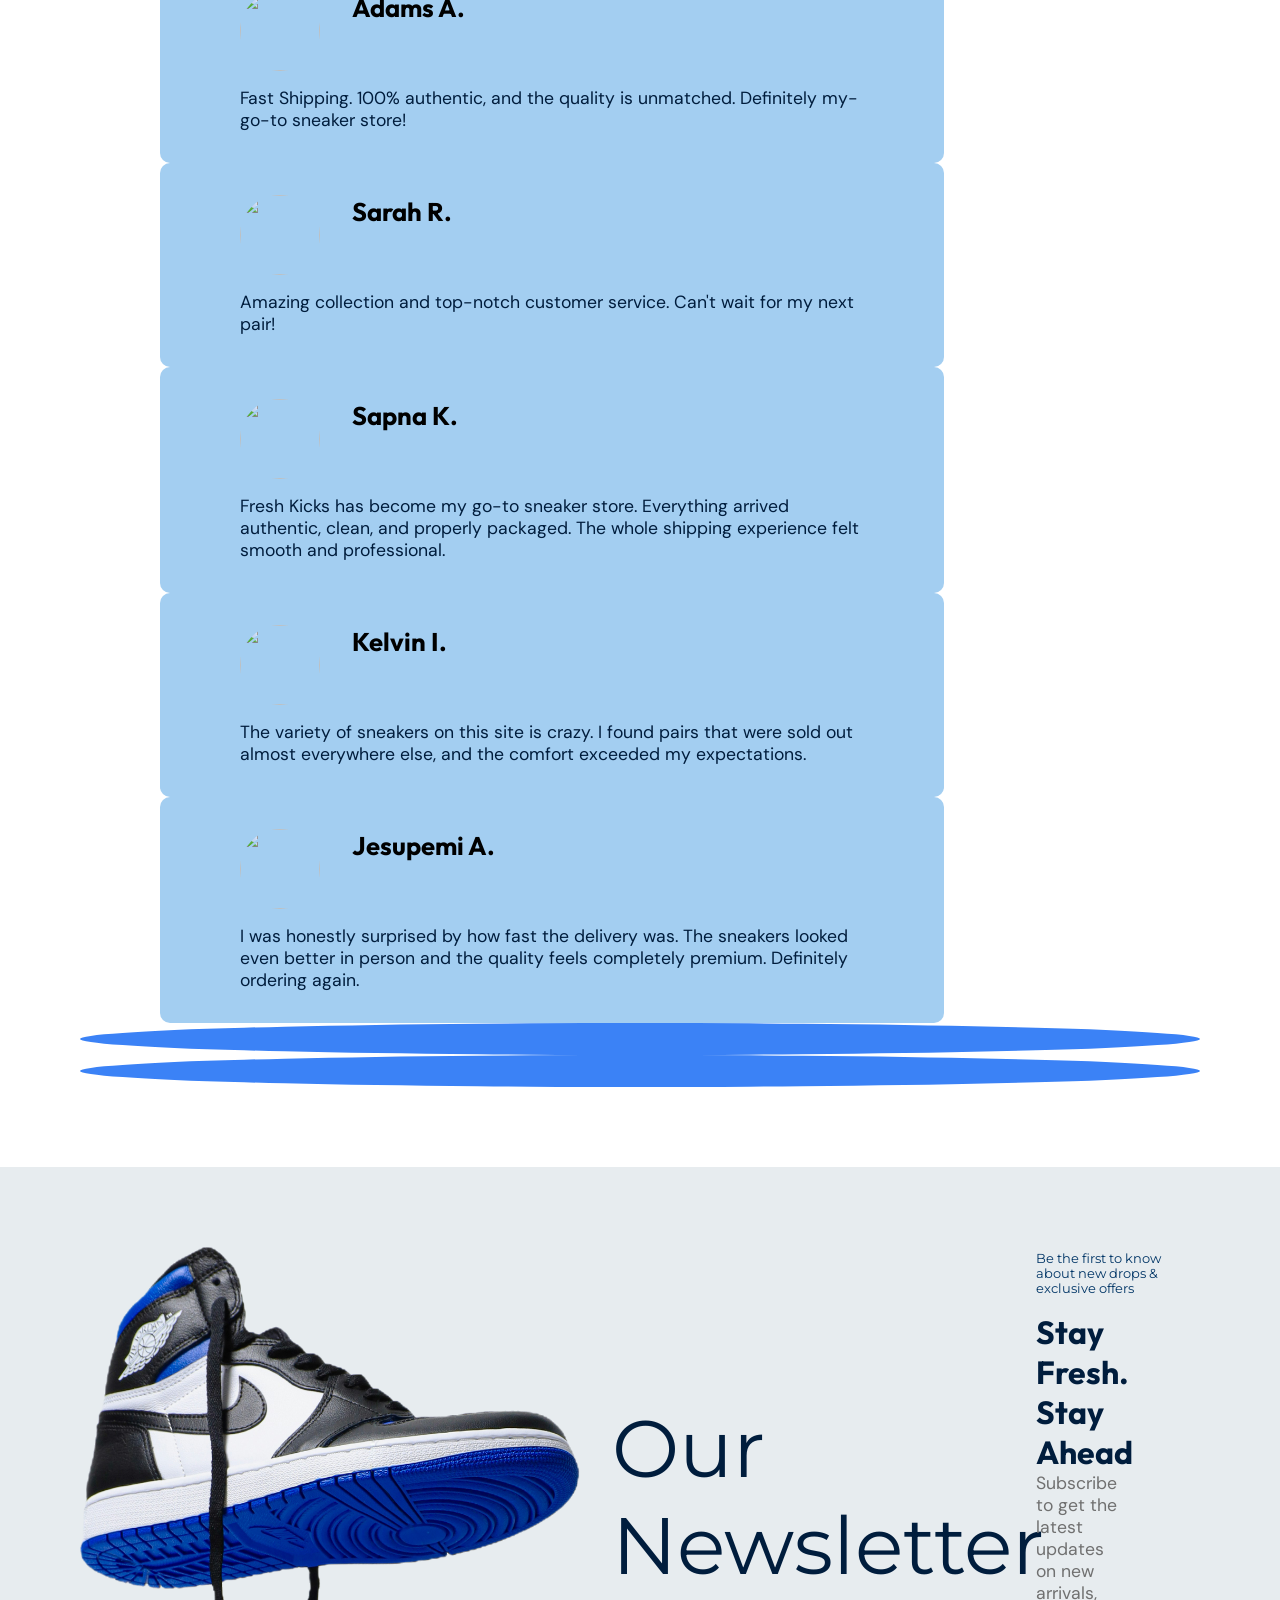
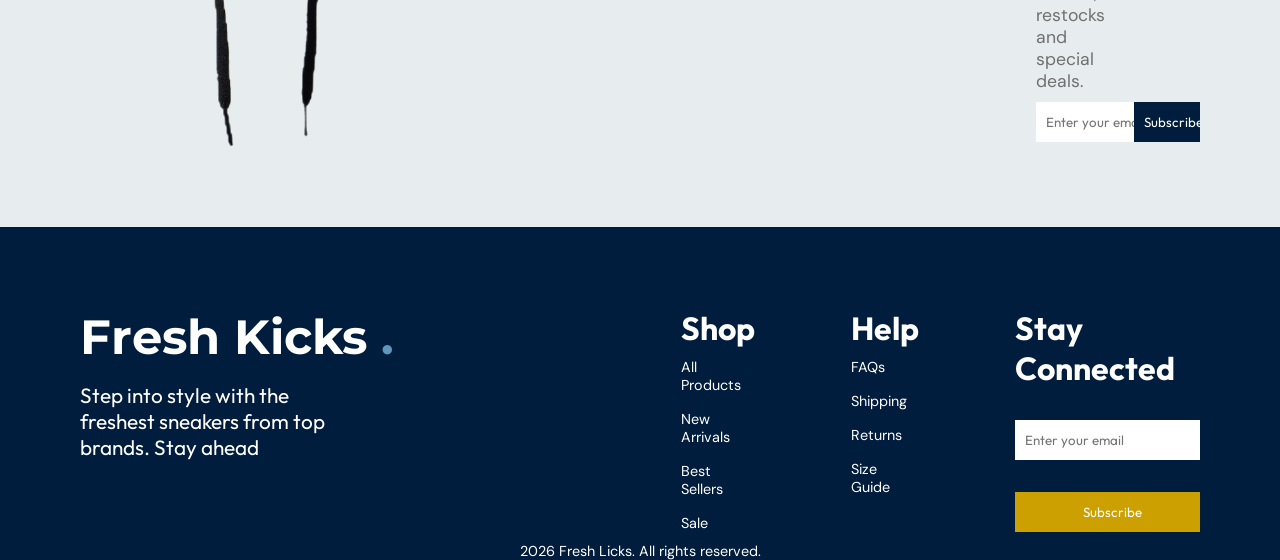
==== commit 2b5a4185: "initial_version_of_homepage" ====
--- a/index.html
+++ b/index.html
@@ -17,19 +17,27 @@
       href="https://fonts.googleapis.com/css2?family=Bebas+Neue&family=DM+Sans:ital,opsz,wght@0,9..40,100..1000;1,9..40,100..1000&display=swap"
       rel="stylesheet"
     />
-    <link rel="preconnect" href="https://fonts.googleapis.com">
-<link rel="preconnect" href="https://fonts.gstatic.com" crossorigin>
-<link href="https://fonts.googleapis.com/css2?family=Montserrat:ital,wght@0,100..900;1,100..900&display=swap" rel="stylesheet">
+    <link rel="preconnect" href="https://fonts.googleapis.com" />
+    <link rel="preconnect" href="https://fonts.gstatic.com" crossorigin />
+    <link
+      href="https://fonts.googleapis.com/css2?family=Montserrat:ital,wght@0,100..900;1,100..900&display=swap"
+      rel="stylesheet"
+    />
     <link
       rel="stylesheet"
       href="https://cdn.jsdelivr.net/npm/swiper@12/swiper-bundle.min.css"
     />
-
+    <link rel="preconnect" href="https://fonts.googleapis.com" />
+    <link rel="preconnect" href="https://fonts.gstatic.com" crossorigin />
+    <link
+      href="https://fonts.googleapis.com/css2?family=Outfit:wght@100..900&display=swap"
+      rel="stylesheet"
+    />
     <link rel="stylesheet" href="./css/style.css" />
   </head>
   <body>
     <nav class="nav">
-      <div class="nav-logo">Fresh Kicks</div>
+      <div class="nav-logo">Fresh Kicks <span>.</span></div>
       <div class="nav-links">
         <ul>
           <li><a href="">Home</a></li>
@@ -40,8 +48,10 @@
         </ul>
       </div>
       <div class="nav-actions">
-        <button><a href="">Sign In</a></button>
-        <i class="ri-shopping-bag-3-line"></i>
+        <button class="navbtn"><a href="">Sign In</a></button>
+        <div class="nav-cart">
+          <i class="ri-shopping-bag-line"></i> <span>0</span>
+        </div>
       </div>
       <div class="harmburger mobile-nav" style="display: none">
         <i class="ri-menu-line"></i>
@@ -56,7 +66,59 @@
       </div>
     </nav>
     <section class="hero">
-      <div class="hero-heading"></div>
+      <div class="hero-heading">
+        <i class="ri-shining-2-fill sparkle"></i>
+        <p>Step into Style. Stay Ahead</p>
+        <div class="premium-badge">
+          <svg viewBox="0 0 100 100">
+            <circle
+              cx="50"
+              cy="50"
+              r="48"
+              fill="none"
+              stroke="#001d3d"
+              stroke-width="0.5"
+            />
+            <circle
+              cx="50"
+              cy="50"
+              r="38"
+              fill="none"
+              stroke="#001d3d"
+              stroke-width="1"
+              stroke-dasharray="2,2"
+            />
+            <defs>
+              <path id="topPath" d="M 20,50 a 30,30 0 1,1 60,0" />
+              <path id="bottomPath" d="M 20,50 a 30, 30 0 1,0 60,0" />
+            </defs>
+            <text class="badge-text">
+              <textPath href="#topPath" startOffset="50%" text-anchor="middle">
+                Premium Quality
+              </textPath>
+            </text>
+            <text class="badge-text">
+              <textPath
+                href="#bottomPath"
+                startOffset="50%"
+                text-anchor="middle"
+              >
+                Guaranteed
+              </textPath>
+            </text>
+            <text x="50" y="48" class="center-percent" text-anchor="middle">
+              100%
+            </text>
+            <text x="50" y="58" class="center-sub" text-anchor="middle">
+              Authentic
+            </text>
+            <path
+              d="M 50,32 L 51,34 L 53, 34 L 51.5, 35.5 L 52, 37.5 L 50, 36.5 L 48, 37.5 L 48.5, 35.5 L 47, 34 L 49,34 Z"
+              fill="#001d3d"
+            />
+          </svg>
+        </div>
+      </div>
       <h1>Fresh Kicks</h1>
       <div class="hero-container">
         <div class="left-content">
@@ -67,69 +129,96 @@
           </p>
           <button>Shop Now</button>
         </div>
-        <div>
-          <div class="glow"></div>
-          <div class="swiper">
-            <div class="swiper-wrapper">
-              <div class="swiper-slide"><img src="./assets/imgs/images (40).png" alt="" /></div>
-              <div class="swiper-slide"><img src="./assets/imgs/51s68jlLZlL._AC_SL1000_.png" alt="" /></div>
-              <div class="swiper-slide"><img src="./assets/imgs/usama-akram-s-gYAbQToXk-unsplash(1).png" alt="" /></div>
-              <div class="swiper-slide"><img src="./assets/imgs/piyush-haswani-asD3pM3lSkA-unsplash(1).png" alt="" /></div>
-            </div>
-          </div>
+        <div class="swiper myswiper">
+          <div class="swiper-wrapper">
+            <div class="swiper-slide">
+              <img
+                src="./assets/imgs/ox-street-BWPqHZBhMVA-unsplash(1).png"
+                alt=""
+              />
+            </div>
+            <div class="swiper-slide">
+              <img src="./assets/imgs/51s68jlLZlL._AC_SL1000_.png" alt="" />
+            </div>
+            <div class="swiper-slide">
+              <img
+                src="./assets/imgs/usama-akram-s-gYAbQToXk-unsplash(1).png"
+                alt=""
+              />
+            </div>
+            <div class="swiper-slide">
+              <img src="./assets/imgs/395205-01.png" alt="" />
+            </div>
+          </div>
+          <div class="swiper-pagination"></div>
         </div>
         <div class="right-content">
-          <div class="badge"><span>100% Authentic</span></div>
-          <div class="badge"><span>Fast Shipping</span></div>
-          <div class="badge"><span>Easy Returns</span></div>
+          <div class="badge">
+            <i class="ri-shield-check-line"></i><span>100% Authentic</span>
+          </div>
+          <div class="badge">
+            <i class="ri-truck-line"></i><span>Fast Shipping</span>
+          </div>
+          <div class="badge">
+            <i class="ri-loop-right-fill"></i><span>Easy Returns</span>
+          </div>
           <div class="price">
             <p>Starting at</p>
             <h2>$129.99</h2>
           </div>
         </div>
       </div>
+      <div class="glow"></div>
     </section>
     <section class="stats">
-      <div class="stats-text stats-circle">
-        <p>Trusted by sneakerheads worldwide</p>
+      <div class="stats-text">
+        <h2>Trusted by sneakerheads worldwide</h2>
         <p>
           Delivering style,quality, and authenticity to the sneaker community
         </p>
       </div>
       <div class="stat-cards">
-        <div class="stat-card stats-circle">
-          <p>10K+</p>
-          <p>Happy Customers</p>
-        </div>
-        <div class="stat-card stats-circle">
-          <p>50K+</p>
-          <p>Pairs Sold</p>
-        </div>
-        <div class="stat-card stats-circle">
-          <p>50+</p>
-          <p>Top Brands</p>
+        <div class="stats-circle">
+          <div class="stat-card">
+            <h3>10K+</h3>
+            <p>Happy Customers</p>
+          </div>
+        </div>
+        <div class="stats-circle">
+          <div class="stat-card">
+            <h3>50K+</h3>
+            <p>Pairs Sold</p>
+          </div>
+        </div>
+        <div class="stats-circle">
+          <div class="stat-card">
+            <h3>50+</h3>
+            <p>Top Brands</p>
+          </div>
         </div>
       </div>
     </section>
     <section class="brand-statement">
       <div class="brand-left">
-        <h2>Built for the Streets. Made for Greatness</h2>
-        <p>
+        <h2>
+          <span>Built for the Streets.</span> <span>Made for Greatness.</span>
+        </h2>
+        <p class="bs-p">
           We source the hottest kicks from the best brands in the game. Whether
           you're chasing classics or the latest heat, we've got the perfect pair
           for you.
         </p>
         <div class="bl-cards">
           <div class="bl-card">
-            <div></div>
-            <div>
+            <i class="ri-vip-diamond-fill"></i>
+            <div class="blc-text">
               <h4>Premium Quality</h4>
               <p>Carefully curated sneakers made with top-tier materials</p>
             </div>
           </div>
           <div class="bl-card">
-            <div></div>
-            <div>
+            <i class="ri-flashlight-fill"></i>
+            <div class="blc-text">
               <h4>Unbeatable Comfort</h4>
               <p>Designed for everyday wear, built for all-day comfort</p>
             </div>
@@ -137,22 +226,22 @@
         </div>
       </div>
       <div class="brand-right shoe-container">
-        <div class="br-ring">
-          <img
-            src="./assets/imgs/air-jordan-1-retro-black-toe-release-date.jpg"
-            alt=""
-          />
-        </div>
+        <img
+          src="./assets/imgs/air-jordan-1-retro-black-toe-release-date.jpg"
+          alt=""
+          width="550px"
+          height="550px"
+        />
       </div>
     </section>
     <section class="products">
       <div class="products-heading">
-        <p>Find Your Perfect Pair</p>
+        <h2>Find Your Perfect Pair</h2>
         <p>Shop the Collection</p>
       </div>
       <div class="products-cards">
         <div class="product-card">
-          <div>
+          <div class="pc-img">
             <img
               src="./assets/imgs/sahej-brar-T31E6zBL_n0-unsplash.png"
               alt=""
@@ -160,11 +249,16 @@
           </div>
           <p class="product-name">Nike Air Force 1 Low Sneakers</p>
           <p class="product-price">$119.99</p>
-          <button class="product-btn">Shop Now</button>
-          <button class="product-btn-success">Added to Cart</button>
-        </div>
-        <div class="product-card">
-          <div>
+          <button class="product-btn">
+            <i class="ri-shopping-cart-line"></i><a href="">Shop Now</a>
+          </button>
+          <button class="product-btn success">
+            <i class="ri-check-line"></i>
+            <p>Added to Cart</p>
+          </button>
+        </div>
+        <div class="product-card">
+          <div class="pc-img">
             <img
               src="./assets/imgs/taylor-smith-aDZ5YIuedQg-unsplash.png"
               alt=""
@@ -172,12 +266,17 @@
           </div>
           <p class="product-name">Nike Air Jordan 1</p>
           <p class="product-price">$150.00</p>
-          <button class="product-btn">Shop Now</button>
-          <button class="product-btn-success">Added to Cart</button>
-        </div>
-
-        <div class="product-card">
-          <div>
+          <button class="product-btn">
+            <i class="ri-shopping-cart-line"></i><a href="">Shop Now</a>
+          </button>
+          <button class="product-btn success">
+            <i class="ri-check-line"></i>
+            <p>Added to Cart</p>
+          </button>
+        </div>
+
+        <div class="product-card">
+          <div class="pc-img">
             <img
               src="./assets/imgs/jan-vlacuha-92_wMoF-yds-unsplash.png"
               alt=""
@@ -185,22 +284,32 @@
           </div>
           <p class="product-name">Nike Air Jordan 4 Retro</p>
           <p class="product-price">$280.00</p>
-          <button class="product-btn">Shop Now</button>
-          <button class="product-btn-success">Added to Cart</button>
-        </div>
-
-        <div class="product-card">
-          <div>
+          <button class="product-btn">
+            <i class="ri-shopping-cart-line"></i><a href="">Shop Now</a>
+          </button>
+          <button class="product-btn success">
+            <i class="ri-check-line"></i>
+            <p>Added to Cart</p>
+          </button>
+        </div>
+
+        <div class="product-card">
+          <div class="pc-img">
             <img src="./assets/imgs/51s68jlLZlL._AC_SL1000_.png" alt="" />
           </div>
           <p class="product-name">Puma RS_X Mono Royal Saphire</p>
           <p class="product-price">$110.00</p>
-          <button class="product-btn">Shop Now</button>
-          <button class="product-btn-success">Added to Cart</button>
-        </div>
-
-        <div class="product-card">
-          <div>
+          <button class="product-btn">
+            <i class="ri-shopping-cart-line"></i><a href="">Shop Now</a>
+          </button>
+          <button class="product-btn success">
+            <i class="ri-check-line"></i>
+            <p>Added to Cart</p>
+          </button>
+        </div>
+
+        <div class="product-card">
+          <div class="pc-img">
             <img
               src="./assets/imgs/archer-allstars-rHOIOnWleY8-unsplash.png"
               alt=""
@@ -208,12 +317,17 @@
           </div>
           <p class="product-name">New Balance Fresh Foam Roav</p>
           <p class="product-price">$57.30</p>
-          <button class="product-btn">Shop Now</button>
-          <button class="product-btn-success">Added to Cart</button>
-        </div>
-
-        <div class="product-card">
-          <div>
+          <button class="product-btn">
+            <i class="ri-shopping-cart-line"></i><a href="">Shop Now</a>
+          </button>
+          <button class="product-btn success">
+            <i class="ri-check-line"></i>
+            <p>Added to Cart</p>
+          </button>
+        </div>
+
+        <div class="product-card">
+          <div class="pc-img">
             <img
               src="./assets/imgs/wengang-zhai-_fOL6ebfECQ-unsplash.png"
               alt=""
@@ -221,12 +335,17 @@
           </div>
           <p class="product-name">Nike Air Jordan 12 Retro Gym Red Sneakers</p>
           <p class="product-price">$109.99</p>
-          <button class="product-btn">Shop Now</button>
-          <button class="product-btn-success">Added to Cart</button>
-        </div>
-
-        <div class="product-card">
-          <div>
+          <button class="product-btn">
+            <i class="ri-shopping-cart-line"></i><a href="">Shop Now</a>
+          </button>
+          <button class="product-btn success">
+            <i class="ri-check-line"></i>
+            <p>Added to Cart</p>
+          </button>
+        </div>
+
+        <div class="product-card">
+          <div class="pc-img">
             <img
               src="./assets/imgs/piyush-haswani-asD3pM3lSkA-unsplash(1).png"
               alt=""
@@ -234,12 +353,17 @@
           </div>
           <p class="product-name">Nike Air Jordan 4 Retro Military Black</p>
           <p class="product-price">$210.00</p>
-          <button class="product-btn">Shop Now</button>
-          <button class="product-btn-success">Added to Cart</button>
-        </div>
-
-        <div class="product-card">
-          <div>
+          <button class="product-btn">
+            <i class="ri-shopping-cart-line"></i><a href="">Shop Now</a>
+          </button>
+          <button class="product-btn success">
+            <i class="ri-check-line"></i>
+            <p>Added to Cart</p>
+          </button>
+        </div>
+
+        <div class="product-card">
+          <div class="pc-img">
             <img
               src="./assets/imgs/usama-akram-s-gYAbQToXk-unsplash(1).png"
               alt=""
@@ -247,11 +371,16 @@
           </div>
           <p class="product-name">Nike 7 TB basketball shoes</p>
           <p class="product-price">$499.95</p>
-          <button class="product-btn">Shop Now</button>
-          <button class="product-btn-success">Added to Cart</button>
-        </div>
-        <div class="product-card">
-          <div>
+          <button class="product-btn">
+            <i class="ri-shopping-cart-line"></i><a href="">Shop Now</a>
+          </button>
+          <button class="product-btn success">
+            <i class="ri-check-line"></i>
+            <p>Added to Cart</p>
+          </button>
+        </div>
+        <div class="product-card">
+          <div class="pc-img">
             <img
               src="./assets/imgs/mana-akbarzadegan-kLnlaZJ4SMA-unsplash.png"
               alt=""
@@ -259,11 +388,16 @@
           </div>
           <p class="product-name">PUMA Women's Lia Sheer sneakers</p>
           <p class="product-price">$83.99</p>
-          <button class="product-btn">Shop Now</button>
-          <button class="product-btn-success">Added to Cart</button>
-        </div>
-        <div class="product-card">
-          <div>
+          <button class="product-btn">
+            <i class="ri-shopping-cart-line"></i><a href="">Shop Now</a>
+          </button>
+          <button class="product-btn success">
+            <i class="ri-check-line"></i>
+            <p>Added to Cart</p>
+          </button>
+        </div>
+        <div class="product-card">
+          <div class="pc-img">
             <img
               src="./assets/imgs/chris-lynch-ltqHOetiadA-unsplash.png"
               alt=""
@@ -273,18 +407,30 @@
             New Balance Fresh Foam X 1080v13 running shoes
           </p>
           <p class="product-price">$165.00</p>
-          <button class="product-btn">Shop Now</button>
-          <button class="product-btn-success">Added to Cart</button>
-        </div>
-        <div class="product-card">
-          <div><img src="./assets/imgs/624232 (1).png" alt="" /></div>
+          <button class="product-btn">
+            <i class="ri-shopping-cart-line"></i><a href="">Shop Now</a>
+          </button>
+          <button class="product-btn success">
+            <i class="ri-check-line"></i>
+            <p>Added to Cart</p>
+          </button>
+        </div>
+        <div class="product-card">
+          <div class="pc-img">
+            <img src="./assets/imgs/624232 (1).png" alt="" />
+          </div>
           <p class="product-name">Adidas Streetball 2</p>
           <p class="product-price">$229.00</p>
-          <button class="product-btn">Shop Now</button>
-          <button class="product-btn-success">Added to Cart</button>
-        </div>
-        <div class="product-card">
-          <div>
+          <button class="product-btn">
+            <i class="ri-shopping-cart-line"></i><a href="">Shop Now</a>
+          </button>
+          <button class="product-btn success">
+            <i class="ri-check-line"></i>
+            <p>Added to Cart</p>
+          </button>
+        </div>
+        <div class="product-card">
+          <div class="pc-img">
             <img
               src="./assets/imgs/MB.05-World-Tour-Basketball-Shoes-Unisex.png"
               alt=""
@@ -294,48 +440,80 @@
             Puma MB.05 X LaMelo Ball World Tour Sneakers
           </p>
           <p class="product-price">$130.99</p>
-          <button class="product-btn">Shop Now</button>
-          <button class="product-btn-success">Added to Cart</button>
+          <button class="product-btn">
+            <i class="ri-shopping-cart-line"></i><a href="">Shop Now</a>
+          </button>
+          <button class="product-btn success">
+            <i class="ri-check-line"></i>
+            <p>Added to Cart</p>
+          </button>
         </div>
       </div>
     </section>
     <section class="features">
-      <p>Why Choose Fresh Kicks?</p>
+      <h2 class="features-heading">Why Choose Fresh Kicks?</h2>
       <div class="features-cards">
         <div class="feature-card">
-          <div><img src="./assets/imgs/bhautik-patel-ui8yd5Qxv-Y-unsplash.png" alt="" /></div>
-          <div>
-            <p>Top Quality</p>
-            <p>Only the Best</p>
-            <p>
+          <div class="feature-img">
+            <img
+              src="./assets/imgs/wengang-zhai-_fOL6ebfECQ-unsplash.png"
+              alt=""
+              width="250px"
+              height="200px"
+            />
+          </div>
+          <div class="feature-content">
+            <p class="fc-heading">Top Quality</p>
+            <p class="fc-sub">Only the Best</p>
+            <p class="fc-p">
               We handpick every sneaker to ensure top quality, authenticity, and
               style. No fakes, no flows-just heat you can trust.
             </p>
-            <button><a href="">Learn More</a></button>
+            <button class="fc-btn"><a href="">Learn More</a></button>
           </div>
         </div>
         <div class="feature-card">
-          <div><img src="./assets/imgs/images (39).png" alt="" /></div>
-          <div>
-            <p>For Every Step</p>
-            <p>Style that Moves</p>
-            <p>
+          <div class="feature-img">
+            <img
+              src="./assets/imgs/jan-vlacuha-92_wMoF-yds-unsplash.png"
+              alt=""
+              width="200px"
+              height="200px"
+            />
+          </div>
+          <div class="feature-content">
+            <p class="fc-heading">For Every Step</p>
+            <p class="fc-sub">Style that Moves</p>
+            <p class="fc-p">
               From iconic silhouettes to everyday essentials, find kicks tht
               match your vibe and move with you.
             </p>
-            <button><a href="">Learn More</a></button>
+            <button class="fc-btn"><a href="">Learn More</a></button>
           </div>
         </div>
       </div>
     </section>
     <section class="testimonials">
-      <h2>What Our Customers Say</h2>
+      <h2 class="t-heading">What Our Customers Say</h2>
       <div class="swiper testimonialSwiper">
         <div class="swiper-wrapper">
           <div class="swiper-slide">
             <div class="testimonial-card">
-              <h3>James T.</h3>
-              <p>
+              <div class="t-img">
+                <img
+                  src="https://randomuser.me/api/portraits/men/46.jpg"
+                  alt=""
+                />
+
+                <div class="profile"> <h3>Adams A.</h3>
+                  <div class="stars">
+                    <i class="ri-star-fill"></i><i class="ri-star-fill"></i
+                    ><i class="ri-star-fill"></i><i class="ri-star-fill"></i
+                    ><i class="ri-star-fill"></i>
+                  </div>
+                </div>
+              </div>
+              <p class="review">
                 Fast Shipping. 100% authentic, and the quality is unmatched.
                 Definitely my-go-to sneaker store!
               </p>
@@ -344,8 +522,22 @@
 
           <div class="swiper-slide">
             <div class="testimonial-card">
-              <h3>Sarah R.</h3>
-              <p>
+              <div class="t-img">
+                <img
+                  src="https://randomuser.me/api/portraits/women/84.jpg"
+                  alt=""
+                />
+
+                <div class="profile">
+                  <h3>Sarah R.</h3>
+                  <div class="stars">
+                    <i class="ri-star-fill"></i><i class="ri-star-fill"></i
+                    ><i class="ri-star-fill"></i><i class="ri-star-fill"></i
+                    ><i class="ri-star-half-fill"></i>
+                  </div>
+                </div>
+              </div>
+              <p class="review">
                 Amazing collection and top-notch customer service. Can't wait
                 for my next pair!
               </p>
@@ -354,8 +546,22 @@
 
           <div class="swiper-slide">
             <div class="testimonial-card">
-              <h3>Sapna K.</h3>
-              <p>
+              <div class="t-img">
+                <img
+                  src="https://randomuser.me/api/portraits/women/33.jpg"
+                  alt=""
+                />
+
+                <div class="profile">
+                  <h3>Sapna K.</h3>
+                  <div class="stars">
+                    <i class="ri-star-fill"></i><i class="ri-star-fill"></i
+                    ><i class="ri-star-fill"></i><i class="ri-star-fill"></i
+                    ><i class="ri-star-line"></i>
+                  </div>
+                </div>
+              </div>
+              <p class="review">
                 Fresh Kicks has become my go-to sneaker store. Everything
                 arrived authentic, clean, and properly packaged. The whole
                 shipping experience felt smooth and professional.
@@ -365,8 +571,21 @@
 
           <div class="swiper-slide">
             <div class="testimonial-card">
-              <h3>Daniel R.</h3>
-              <p>
+              <div class="t-img">
+                <img
+                  src="https://randomuser.me/api/portraits/men/79.jpg"
+                  alt=""
+                />
+
+                <div class="profile"> <h3>Kelvin I.</h3>
+                  <div class="stars">
+                    <i class="ri-star-fill"></i><i class="ri-star-fill"></i
+                    ><i class="ri-star-fill"></i><i class="ri-star-fill"></i
+                    ><i class="ri-star-fill"></i>
+                  </div>
+                </div>
+              </div>
+              <p class="review">
                 The variety of sneakers on this site is crazy. I found pairs
                 that were sold out almost everywhere else, and the comfort
                 exceeded my expectations.
@@ -375,8 +594,19 @@
           </div>
           <div class="swiper-slide">
             <div class="testimonial-card">
-              <h3>JJesupemi A.</h3>
-              <p>
+              <div class="t-img">
+                <img
+                  src="https://randomuser.me/api/portraits/lego/3.jpg"
+                  alt=""
+                />
+               
+                <div class="profile"> <h3>Jesupemi A.</h3><div class="stars">
+                  <i class="ri-star-fill"></i><i class="ri-star-fill"></i
+                  ><i class="ri-star-fill"></i><i class="ri-star-fill"></i
+                  ><i class="ri-star-fill"></i></div>
+                </div>
+              </div>
+              <p class="review">
                 I was honestly surprised by how fast the delivery was. The
                 sneakers looked even better in person and the quality feels
                 completely premium. Definitely ordering again.
@@ -384,27 +614,26 @@
             </div>
           </div>
         </div>
-        <div class="swiper-button-prev"></div>
-        <div class="swiper-button-next"></div>
+        <div class=" sb swiper-button-prev"></div>
+        <div class="sb swiper-button-next"></div>
       </div>
     </section>
     <section class="newsletter">
-      <div>
-        <div>
-          <img src="" alt="" />
-        </div>
-        <div></div>
-      </div>
+      <div class="left-news">
+      
+          <img src="./assets/imgs/ox-street-BWPqHZBhMVA-unsplash(2).png" alt="" width="500px" height="500px"/>
+        </div>
+       
       <p class="newsletter-text">Our Newsletter</p>
-      <div>
-        <p>Be the first to know about new drops & exclusive offers</p>
-        <h3>Stay Fresh. Stay Ahead</h3>
-        <p>
+      <div class="right-news">
+        <p class="news-sub">Be the first to know about new drops & exclusive offers</p>
+        <h3 class="news-head">Stay Fresh. Stay Ahead</h3>
+        <p class="news-p">
           Subscribe to get the latest updates on new arrivals, restocks and
           special deals.
         </p>
-        <div>
-          <input type="email" name="" id="" /><input
+        <div class="news-input">
+          <input type="email" name="" id="" placeholder="Enter your email" /><input
             type="submit"
             value="Subscribe"
           />
@@ -414,16 +643,16 @@
     <footer class="footer">
       <div class="footer-container">
         <div class="footer-left">
-          <p>Fresh Kicks <span>.</span></p>
-          <p>
+          <p class="footer-logo">Fresh Kicks <span>.</span></p>
+          <p class="footer-text">
             Step into style with the freshest sneakers from top brands. Stay
             ahead
           </p>
           <div class="footer-icons">
-            <a href=""><img src="" alt="" /></a>
-            <a href=""><img src="" alt="" /></a>
-            <a href=""><img src="" alt="" /></a>
-            <a href=""><img src="" alt="" /></a>
+            <a href=""><i class="ri-instagram-fill"></i></a>
+            <a href=""><i class="ri-facebook-box-fill"></i></a>
+            <a href=""><i class="ri-linkedin-box-fill"></i></a>
+            <a href=""><i class="ri-twitter-x-line"></i></a>
           </div>
         </div>
         <div class="footer-middle">
@@ -432,25 +661,25 @@
             <li>All Products</li>
             <li>New Arrivals</li>
             <li>Best Sellers</li>
-            <li><Sale/li>
+            <li>Sale</li>
           </ul>
         </div>
         <div class="footer-middle">
           <h3>Help</h3>
           <ul>
             <li>FAQs</li>
-            <li>Shipping & Delivery</li>
+            <li>Shipping</li>
             <li>Returns</li>
             <li>Size Guide</li>
           </ul>
         </div>
         <div class="footer-right">
-            <h3>Stay Connected</h3>
-            <input type="email" placeholder="Enter your email">
-            <input type="submit" value="Subscribe">
-        </div>
-      </div>
-      <p>2026 Fresh Licks. All rights reserved.</p>
+          <h3>Stay Connected</h3>
+          <input type="email" placeholder="Enter your email" />
+          <input type="submit" value="Subscribe" />
+        </div>
+      </div>
+      <p class="copyright">2026 Fresh Licks. All rights reserved.</p>
     </footer>
     <script src="https://cdn.jsdelivr.net/npm/swiper@12/swiper-bundle.min.js"></script>
     <script src="./js/script.js"></script>
--- a/css/style.css
+++ b/css/style.css
@@ -2,8 +2,11 @@
 :root {
   --ink-black: #000814; /* darkest bg — hero */
   --prussian-blue: #001d3d; /* dark section bg variant */
+  --dark-blue: #060b13;
   --platinum: #e7ecef; /* light section bg */
   --white: #ffffff;
+  --grey: #9b9ea0;
+  --dark-grey: #707070;
   /* Accent (pick ONE, not both) */
   --steel-blue: #6096ba; /* softer, more premium */
   --icy-blue: #a3cef1; /* highlight/hover states only */
@@ -12,11 +15,844 @@
   /* Text */
   --body-text: #e7ecef; /* on dark sections */
   --dark-text: #000814; /* on light sections */
-  --font-display: "Bebas Neue", sans-serif;
+  --font-display: "Montserrat", sans-serif;
   --font-body: "DM Sans", sans-serif;
-}
-.nav{
+  --sky-blue: #3b82f6;
+  --regal-navy: #003566;
+}
+body {
+  position: relative;
+  height: 100%;
+}
+.nav {
+  display: flex;
+  justify-content: space-between;
+  align-items: center;
+  background: #001d3df3;
+  padding: 1rem 2rem;
+  position: sticky;
+  backdrop-filter: blur(20px);
+  border-bottom: 1px solid rgba(160, 206, 241, 0.2);
+  width: 100%;
+  top: 0;
+  z-index: 100;
+}
+.nav-logo {
+  font-family: "montserrat", sans-serif;
+  font-weight: 600;
+  /* letter-spacing: 0.01em; */
+  font-size: 2rem;
+  color: var(--white);
+}
+.nav-logo span {
+  color: var(--steel-blue);
+}
+.nav-links ul {
+  display: flex;
+  gap: 1rem;
+  color: var(--body-text);
+  font-family: var(--font-body);
+  /* display: none; */
+}
+.nav-links ul li::after {
+  content: "/";
+  margin-left: 1.5rem;
+}
+.nav-links ul li {
+  transition: all 0.2s ease-in-out;
+}
+.nav-links ul li:hover {
+  color: var(--steel-blue);
+}
+.nav-actions {
+  display: flex;
+  flex-direction: row;
+  gap: 1rem;
+}
+.navbtn a {
+  color: var(--white);
+  font-family: var(--body-text);
+  font-size: 1rem;
+}
+.navbtn {
+  background: none;
+  /* outline: none; */
+  border: 1px solid var(--white);
+  padding: 0.8rem 1.5rem;
+  border-radius: 10px;
+}
+.nav-cart {
+  display: flex;
+  justify-content: center;
+  align-items: center;
+  border: 1px solid var(--white);
+  padding: 0.8rem;
+  border-radius: 10px;
+  position: relative;
+}
+.nav-cart i {
+  color: var(--white);
+}
+.nav-cart span {
+  background: var(--sky-blue);
+  font-size: 0.7rem;
+  font-family: var(--body-text);
+  border-radius: 50%;
+  padding: 0.2rem;
+  position: absolute;
+  top: -5px;
+  right: -5px;
+  width: 18px;
+  height: 18px;
+  text-align: center;
+  color: var(--white);
+}
+.hero {
+  min-height: 100vh;
+  background: var(--platinum);
+  position: relative;
+  padding: 0 5rem;
+}
+.hero-heading {
+  display: flex;
+  justify-content: space-around;
+  align-items: center;
+  margin: 0 2rem;
+}
+.hero-heading p {
+  color: var(--sky-blue);
+  font-family: var(--font-body);
+  font-size: 1.2rem;
+  font-weight: 500;
+  letter-spacing: -0.5px;
+}
+.hero h1 {
+  font-family: "Outfit", sans-serif;
+  font-size: 10rem;
+  color: var(--prussian-blue);
+  text-align: center;
+  /* letter-spacing: 0.1em; */
+  font-weight: 600;
+  width: 100%;
+  margin-bottom: 30px;
+  /* position: absolute; */
+  /* z-index: 10; */
+}
+.premium-badge {
+  width: 90px;
+  height: 90px;
+  filter: drop-shadow(0 0 10px rgba(255, 255, 255, 0.15));
+}
+.badge-text {
+  fill: var(--prussian-blue);
+  font-family: var(--font-display);
+  font-size: 6px;
+  text-transform: uppercase;
+  letter-spacing: 1.5px;
+  font-weight: 600;
+}
+.center-percent {
+  fill: var(--prussian-blue);
+  font-family: var(--font-display);
+  font-size: 12px;
+  font-weight: 700;
+  letter-spacing: -0.5px;
+  margin-top: 0.3rem;
+}
+.center-sub {
+  fill: var(--prussian-blue);
+  font-family: var(--font-display);
+  font-size: 6px;
+  letter-spacing: 2px;
+  text-transform: uppercase;
+  font-weight: 500;
+}
+.premium-badge svg {
+  animation: subtle-glow 4s ease-in-out infinite;
+}
+@keyframes subtle-glow {
+  0%,
+  100% {
+    opacity: 0.9;
+  }
+  50% {
+    opacity: 1;
+    transform: scale(1.02);
+  }
+}
+.sparkle {
+  color: var(--prussian-blue);
+}
+.hero-heading .sparkle {
+  animation: sparkle 2s linear infinite;
+}
+@keyframes sparkle {
+  0% {
+    transform: rotate(0deg) scale(1);
+    opacity: 1;
+  }
+  50% {
+    transform: rotate(20deg) scale(1.2);
+    opacity: 0.8;
+  }
+  100% {
+    transform: rotate(0deg) scale(1);
+    opacity: 1;
+  }
+}
+.hero-container {
+  display: flex;
+  /* justify-content: center; */
+  /* align-items: center; */
+  gap: 5rem;
+  /* margin-top: 2rem; */
+  margin: 0 2rem;
+}
+.left-content {
+  display: flex;
+  flex-direction: column;
+  gap: 1rem;
+  max-width: 300px;
+  margin-top: 2rem;
+}
+.left-content p {
+  color: var(--dark-blue);
+  font-family: var(--font-body);
+  font-size: 1.1rem;
+  line-height: 1.5;
+}
+.left-content button {
+  background: var(--prussian-blue);
+  color: var(--white);
+  font-family: var(--font-body);
+  padding: 0.8rem 1.5rem;
+  border: none;
+  border-radius: 8px;
+}
+.right-content {
+  display: flex;
+  flex-direction: column;
+  gap: 1rem;
+}
+.badge {
+  background: var(--white);
+  display: flex;
+  flex-direction: row;
+  gap: 3rem;
+  padding: 0.8rem 1.5rem;
+  border-radius: 10px;
+}
+.badge i {
+  color: var(--sky-blue);
+  font-size: 1.5rem;
+  display: flex;
+  align-items: center;
+  justify-content: center;
+}
+.badge span {
+  font-size: 0.9rem;
+  color: var(--dark-blue);
+  font-family: var(--font-body);
+  font-weight: 700;
+}
+.price {
+  display: flex;
+  gap: 1rem;
+  align-items: center;
+  justify-content: center;
+  margin-top: 2rem;
+}
+.price p {
+  font-family: "Outfit", sans-serif;
+  font-size: 0.7rem;
+}
+.price h2 {
+  font-family: "Outfit", sans-serif;
+  color: var(--dark-blue);
+}
+.price h2::before {
+  height: 10px;
+  color: var(--golden-bronze);
+  width: 1px;
+  content: "|";
+  padding-right: 1rem;
+}
+/* .glow {
+  position: absolute;
+  width: 1000px;
+  height: 500px;
+  background: radial-gradient(
+circle, #001d3d 0%,
+    #00356600 50%,
+   
+    transparent 70%
+  );
+  border-radius: 50%;
+  top:60%;
+  left: 55%;
+  transform: translate(-50%, -50%);
+  z-index: 0;
+  filter: blur(40px);
+} */
+.myswiper {
+  width: 100%;
+  height: 100%;
+  overflow: hidden;
+  position: relative;
+  cursor: grab;
+}
+.myswiper .swiper-wrapper {
+  width: 100%;
+}
+.myswiper .swiper-slide {
+  display: flex;
+  justify-content: center;
+  align-items: center;
+  width: 100%;
+}
+.myswiper .swiper-slide img {
+  width: 100%;
+  max-width: 600px;
+  border-radius: 20px;
+  transition: transform 0.3s ease-in-out;
+  object-fit: contain;
+  display: flex;
+  justify-content: center;
+}
+.myswiper .swiper-slide:hover img {
+  transform: scale(1.02);
+}
+.swiper-button-next,
+.swiper-button-prev {
+  color: var(--prussian-blue);
+}
+.swiper-pagination-bullet {
+  background: rgba(0, 29, 61, 0.35);
+}
+.swiper-pagination-bullet-active {
+  background: var(--steel-blue);
+}
+.stats {
+  min-height: 50vh;
+  padding: 5rem;
+  display: flex;
+  flex-direction: column;
+  justify-content: center;
+  align-items: center;
+}
+.stats-text {
+  text-align: center;
+}
+.stats-text h2 {
+  font-family: "Outfit", sans-serif;
+  text-align: center;
+  color: var(--prussian-blue);
+  font-size: 1.5rem;
+  margin-bottom: 3px;
+  font-weight: 600;
+}
+.stats-text p {
+  font-size: 1rem;
+  color: var(--grey);
+  font-family: var(--font-body);
+}
+.stat-cards {
+  display: flex;
+  flex-direction: row;
+  gap: 10rem;
+  margin-top: 6rem;
+}
+.stat-card {
+  /* display: flex;
+    flex-direction: column;
+    justify-content: center;
+    align-items: center;
+    background-color: var(--platinum);
+    width: 180px;
+    height: 180px;
+    border: 2px ; */
+}
+.stats-circle {
+  width: 180px;
+  aspect-ratio: 1/1;
+  border-radius: 50%;
+  border: 2px solid transparent;
+  border-top-color: var(--steel-blue);
+  border-bottom-color: var(--steel-blue);
+  border-right-color: #8dc7ee4e;
+  border-left-color: #8dc7ee4e;
+  display: flex;
+  align-items: center;
+  justify-content: center;
+  position: relative;
+  transform: rotate(25deg);
+  background: #f9f9f9;
+}
+.stat-card {
+  text-align: center;
+  transform: rotate(-25deg);
+}
+.stat-card h3 {
+  font-family: var(--font-display);
+  margin-bottom: 10px;
+  color: var(--dark-blue);
+  font-size: 2rem;
+}
+.stat-card p {
+  font-family: var(--font-body);
+  font-size: 0.95rem;
+}
+.brand-statement {
+  min-height: 50vh;
+  display: flex;
+  padding: 5rem;
+  justify-content: center;
+  align-items: center;
+  gap: 2rem;
+}
+.brand-left {
+  display: flex;
+  flex-direction: column;
+  gap: 2rem;
+}
+.brand-left h2 {
+  font-family: "Outfit", sans-serif;
+  font-size: 3rem;
+  color: var(--dark-blue);
+}
+.brand-left h2 span {
+  display: block;
+}
+.brand-left .bs-p {
+  width: 40%;
+  font-family: var(--font-body);
+  color: var(--dark-grey);
+  font-size: 1.2rem;
+}
+.bl-cards {
+  display: flex;
+  flex-direction: column;
+  gap: 2rem;
+}
+.bl-card {
+  display: flex;
+  flex-direction: row;
+  gap: 1rem;
+}
+.bl-card i {
+  display: flex;
+  align-items: center;
+  justify-content: center;
+  background: var(--platinum);
+  padding: 1rem;
+  color: var(--sky-blue);
+  border-radius: 50%;
+  font-size: 1.5rem;
+}
+.blc-text {
+  display: flex;
+  flex-direction: column;
+  gap: 0.5rem;
+}
+.blc-text h4 {
+  font-family: var(--font-display);
+  color: var(--dark-blue);
+}
+.blc-text p {
+  font-family: var(--font-body);
+  color: var(--dark-grey);
+  width: 60%;
+}
+.brand-right {
+  background: var(--icy-blue);
+  width: 600px;
+  height: 400px;
+  position: relative;
+  border-radius: 30px;
+  border: 3px solid transparent;
+  border-top-color: #001d3d;
+  border-right-color: #001d3d;
+  border-left-color: #001d3d;
+  border-bottom-color: #001d3d;
+}
+.brand-right img {
+  position: absolute;
+  right: 0;
+  top: -5%;
+}
+.products {
+  min-height: 100vh;
+  display: flex;
+  padding: 5rem;
+  flex-direction: column;
+}
+.pc-img img {
+  width: 300px;
+  height: 200px;
+}
+.products-heading {
+  text-align: center;
+}
+.products-heading h2 {
+  font-family: "Outfit", sans-serif;
+  text-align: center;
+  color: var(--prussian-blue);
+  font-size: 2rem;
+  margin-bottom: 3px;
+  font-weight: 600;
+}
+.products-heading p {
+  font-size: 1.4rem;
+  color: var(--prussian-blue);
+  font-family: var(--font-body);
+}
+.products-cards {
+  display: grid;
+  grid-template-columns: repeat(4, 1fr);
+  grid-template-rows: repeat(3, 1fr);
+  gap: 1rem;
+  margin-top: 3rem;
+}
+.product-card {
+  display: flex;
+  flex-direction: column;
+}
+.pc-img {
+  background: #a3cef18d;
+
+  padding: 1rem;
+  border-top-left-radius: 20px;
+  border-top-right-radius: 20px;
+}
+.product-price {
+  font-family: var(--font-body);
+  font-weight: 500;
+  text-align: center;
+  color: var(--prussian-blue);
+  font-size: 1rem;
+  margin: 10px 0;
+}
+.product-name {
+  font-family: "Outfit", sans-serif;
+  font-weight: 700;
+  text-align: center;
+  margin-top: 10px;
+  color: var(--prussian-blue);
+  font-size: 1.1rem;
+}
+.product-btn {
+  background: var(--sky-blue);
+  border: none;
+  outline: none;
+  padding: 1rem 2rem;
+  color: var(--white);
+  font-size: 1rem;
+  font-family: var(--font-body);
+  border-radius: 10px;
+  display: flex;
+  gap: 1rem;
+  justify-content: center;
+  align-items: center;
+}
+.product-btn.success {
+  display: flex;
+  gap: 1rem;
+  justify-content: center;
+  align-items: center;
+  background: #3b83f6cc;
+  display: none;
+}
+.features {
+  min-height: 50vh;
+  display: flex;
+  padding: 5rem;
+  flex-direction: column;
+}
+.features-heading {
+  font-family: "Outfit", sans-serif;
+  text-align: center;
+  color: var(--prussian-blue);
+  font-size: 2rem;
+  margin-bottom: 3px;
+  font-weight: 600;
+}
+.features-cards {
+  display: flex;
+  flex-direction: row;
+  gap: 3rem;
+  margin-top: 5rem;
+  margin: 5rem 2rem;
+}
+.feature-card {
+  display: flex;
+  flex-direction: row;
+  background: var(--icy-blue);
+  padding: 2rem;
+  gap: 1rem;
+  position: relative;
+  border-radius: 20px;
+  width: 600px;
+}
+.feature-content {
+  display: flex;
+  flex-direction: column;
+  justify-content: space-between;
+  position:;
+}
+.fc-heading {
+  font-family: var(--font-display);
+  color: var(--regal-navy);
+  font-weight: 600;
+  font-size: 0.8rem;
+}
+.fc-sub {
+  font-family: "Outfit", sans-serif;
+  font-size: 1.5rem;
+  font-weight: 600;
+  color: var(--prussian-blue);
+  margin-top: 0.4rem;
+}
+.fc-p {
+  /* width: 55%; */
+  color: var(--regal-navy);
+  font-family: var(--font-body);
+  font-weight: 500;
+  font-size: 1.1rem;
+  margin-top: 0.4rem;
+}
+.fc-btn {
+  width: 100%;
+  padding: 0.8rem 1.8rem;
+  border: none;
+  background: var(--prussian-blue);
+  color: var(--white);
+  font-family: "Outfit", sans-serif;
+  margin-top: 1rem;
+  font-size: 1rem;
+  border-radius: 5px;
+}
+.feature-img {
+  border: 1px solid var(--prussian-blue);
+  width: 400px;
+  border-radius: 50%;
+  padding: 2rem;
+  display: flex;
+  align-items: center;
+  justify-content: center;
+  background: var(--platinum);
+}
+.testimonials {
+  min-height: 50vh;
+  /* display: flex; */
+  padding: 5rem;
+  /* flex-direction: column; */
+}
+.t-heading {
+  font-family: "Outfit", sans-serif;
+  text-align: center;
+  color: var(--prussian-blue);
+  font-size: 2rem;
+  margin-bottom: 2rem;
+  font-weight: 600;
+}
+.testimonialSwiper {
+  width: 100%;
+  height: 100%;
+}
+.testimonial-card {
+  background: var(--icy-blue);
+  width: 70%;
+  margin-left: 5rem;
+  padding: 2rem 5rem;
+  border-radius: 10px;
+}
+.testimonial-card h3 {
+  font-family: "Outfit", sans-serif;
+  font-size: 1.6rem;
+}
+.t-img img {
+  width: 80px;
+  height: 80px;
+  border-radius: 50%;
+}
+.stars i {
+  color: var(--sky-blue);
+  font-size: 1.2rem;
+}
+.profile {
+  display: flex;
+  /* align-items: center; */
+  gap: 0.5rem;
+  /* margin-top: 1rem; */
+  flex-direction: column;
+}
+.t-img {
+  display: flex;
+  /* align-items: center; */
+  /* justify-content: center; */
+  gap: 2rem;
+}
+.review {
+  color: var(--prussian-blue);
+  font-family: var(--font-body);
+  font-size: 1.1rem;
+  margin-top: 1rem;
+}
+.sb {
+  background: var(--sky-blue);
+  border-radius: 50%;
+  padding: 1rem;
+  color: var(--white);
+  transition: 0.2s all ease;
+}
+.sb:hover{
+    background: #295eb3;
+}
+.newsletter {
+  display: flex;
+  padding: 5rem;
+  gap: 2rem;
+  justify-content: space-between;
+  align-items: center;
+  background: var(--platinum);
+}
+.newsletter-text {
+  font-size: 5rem;
+  font-family: var(--font-display);
+  color: var(--prussian-blue);
+  width: 35%;
+}
+.right-new {
+  display: flex;
+  flex-direction: column;
+  gap: 0.3rem;
+}
+.news-sub {
+  font-size: 0.8rem;
+  font-family: var(--font-display);
+  color: var(--regal-navy);
+}
+.news-head {
+  font-size: 2rem;
+  font-family: "Outfit", sans-serif;
+  color: var(--prussian-blue);
+  margin-top: 1rem;
+}
+.news-p {
+  font-size: 1.1rem;
+  font-family: var(--font-body);
+  color: var(--dark-grey);
+  width: 50%;
+  margin-bottom: 10px;
+}
+input[type="email"] {
+  width: 60%;
+  height: 40px;
+  font-family: "Outfit", sans-serif;
+  padding-left: 10px;
+}
+input[type='submit']{
+      width: 40%;
+  height: 40px;
+  font-family: "Outfit", sans-serif;
+  padding-left: 10px;
+  background: var(--prussian-blue);
+  color: var(--white);
+}
+footer{
+      /* min-height: 50vh; */
+  display: flex;
+  padding: 5rem;
+  padding-bottom: 0;
+  flex-direction: column;
+  background: var(--platinum);
+}
+.footer{
+border-top: 1px solid var(--prussian-blue);
+background: var(--prussian-blue);
+}
+.footer-container{
     display: flex;
+    flex-direction: row;
+    gap: 6rem;
+}
+.footer-left{
+display: flex;
+flex-direction: column;
+gap: 1rem;
+}
+.footer-logo {
+  font-family: "montserrat", sans-serif;
+  font-weight: 700;
+  /* letter-spacing: 0.01em; */
+  font-size: 3rem;
+  color: var(--white);
+}
+.footer-logo span {
+  color: var(--steel-blue);
+}
+.footer-text{
+    width: 50%;
+    color: var(--white);
+    font-family: "Outfit", sans-serif;
+    font-size: 1.3rem;
+}
+.footer-icons{
+    display: flex;
+    gap: 2rem;
+}
+.footer-icons a i{
+    font-size: 2rem;
+    color: var(--white);
+}
+.footer-mid{
+    display: flex;
+    gap: 5rem;
+}
+.footer-middle h3{
+    font-family: "Outfit", sans-serif;
+    font-size: 2rem;
+    color: var(--white);
+    margin-bottom: 10px;
+}
+.footer-middle ul{
+    display: flex;
+    flex-direction: column;
+    gap: 1rem;
+}
+.footer-middle ul li{
+    color: var(--white);
+    font-family: var(--font-body);
+    font-size: 0.9rem;
+}
+.footer-right{
+    display: flex;
+    flex-direction: column;
     justify-content: space-between;
-    align-items: center;
+}
+.footer-right h3{
+    font-family: "Outfit", sans-serif;
+    font-size: 2rem;
+    color: var(--white);
+}
+input[type="email"]:nth-child(2) {
+  width: 100%;
+  height: 40px;
+  font-family: "Outfit", sans-serif;
+  padding-left: 10px;
+}
+input[type='submit']:nth-child(3){
+      width: 100%;
+  height: 40px;
+  font-family: "Outfit", sans-serif;
+  padding-left: 10px;
+  background: var(--golden-bronze);
+  color: var(--white);
+}
+.copyright{
+    text-align: center;
+   margin-top: 10px;
+    color: var(--white);
+    font-family: var(--font-body);
+    font-size: 0.9rem
 }
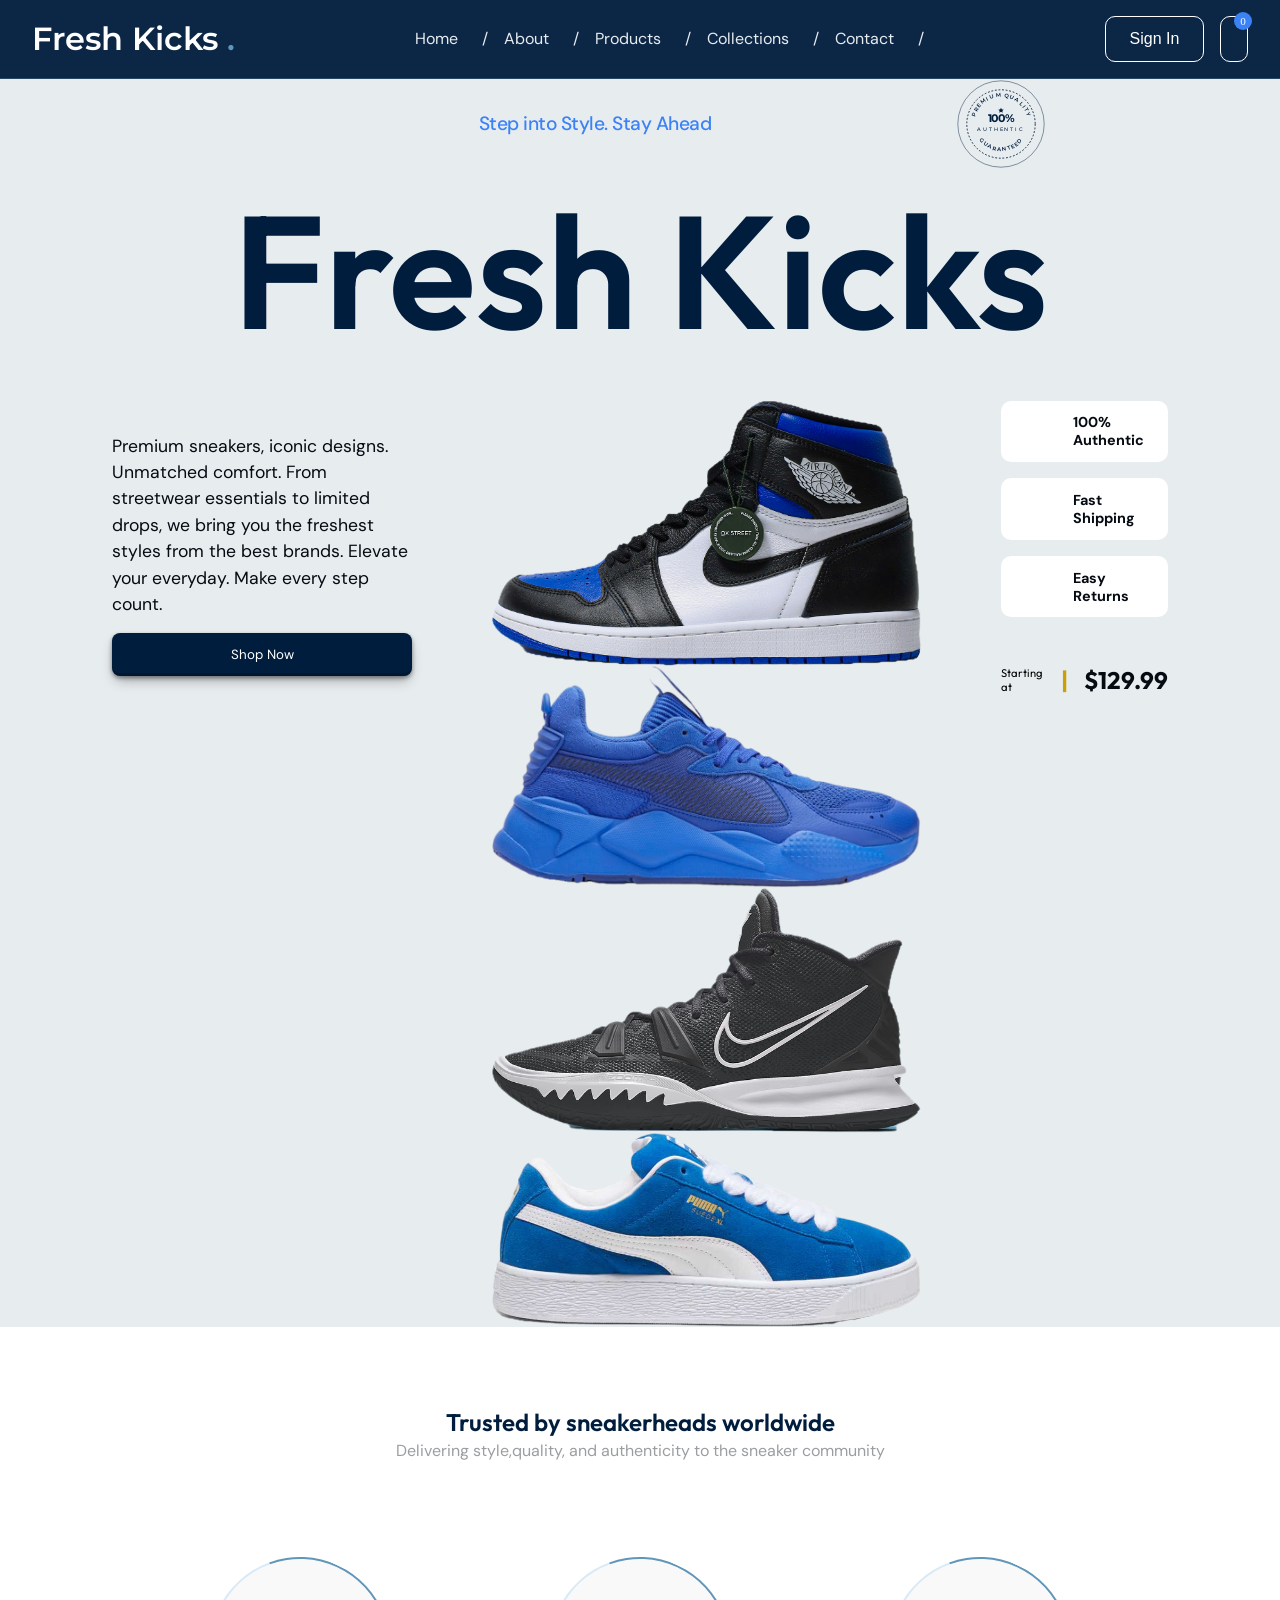
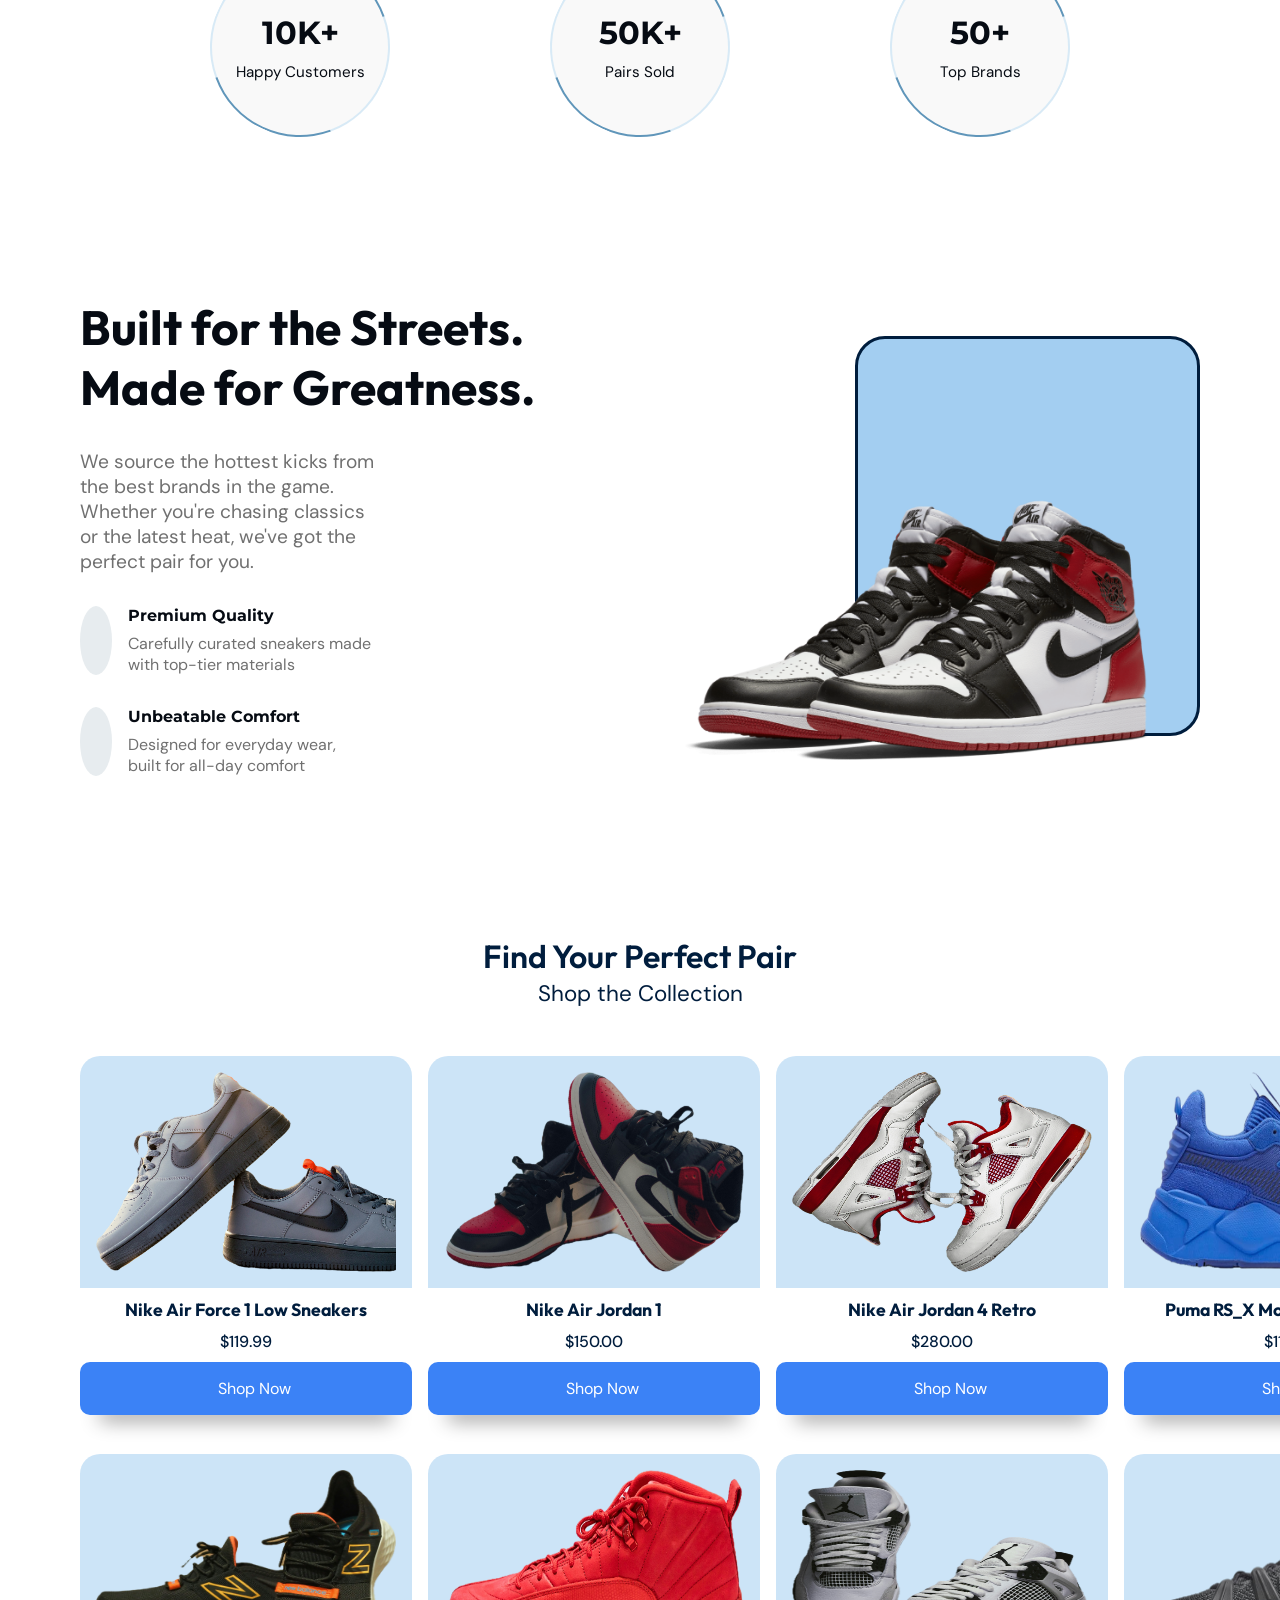
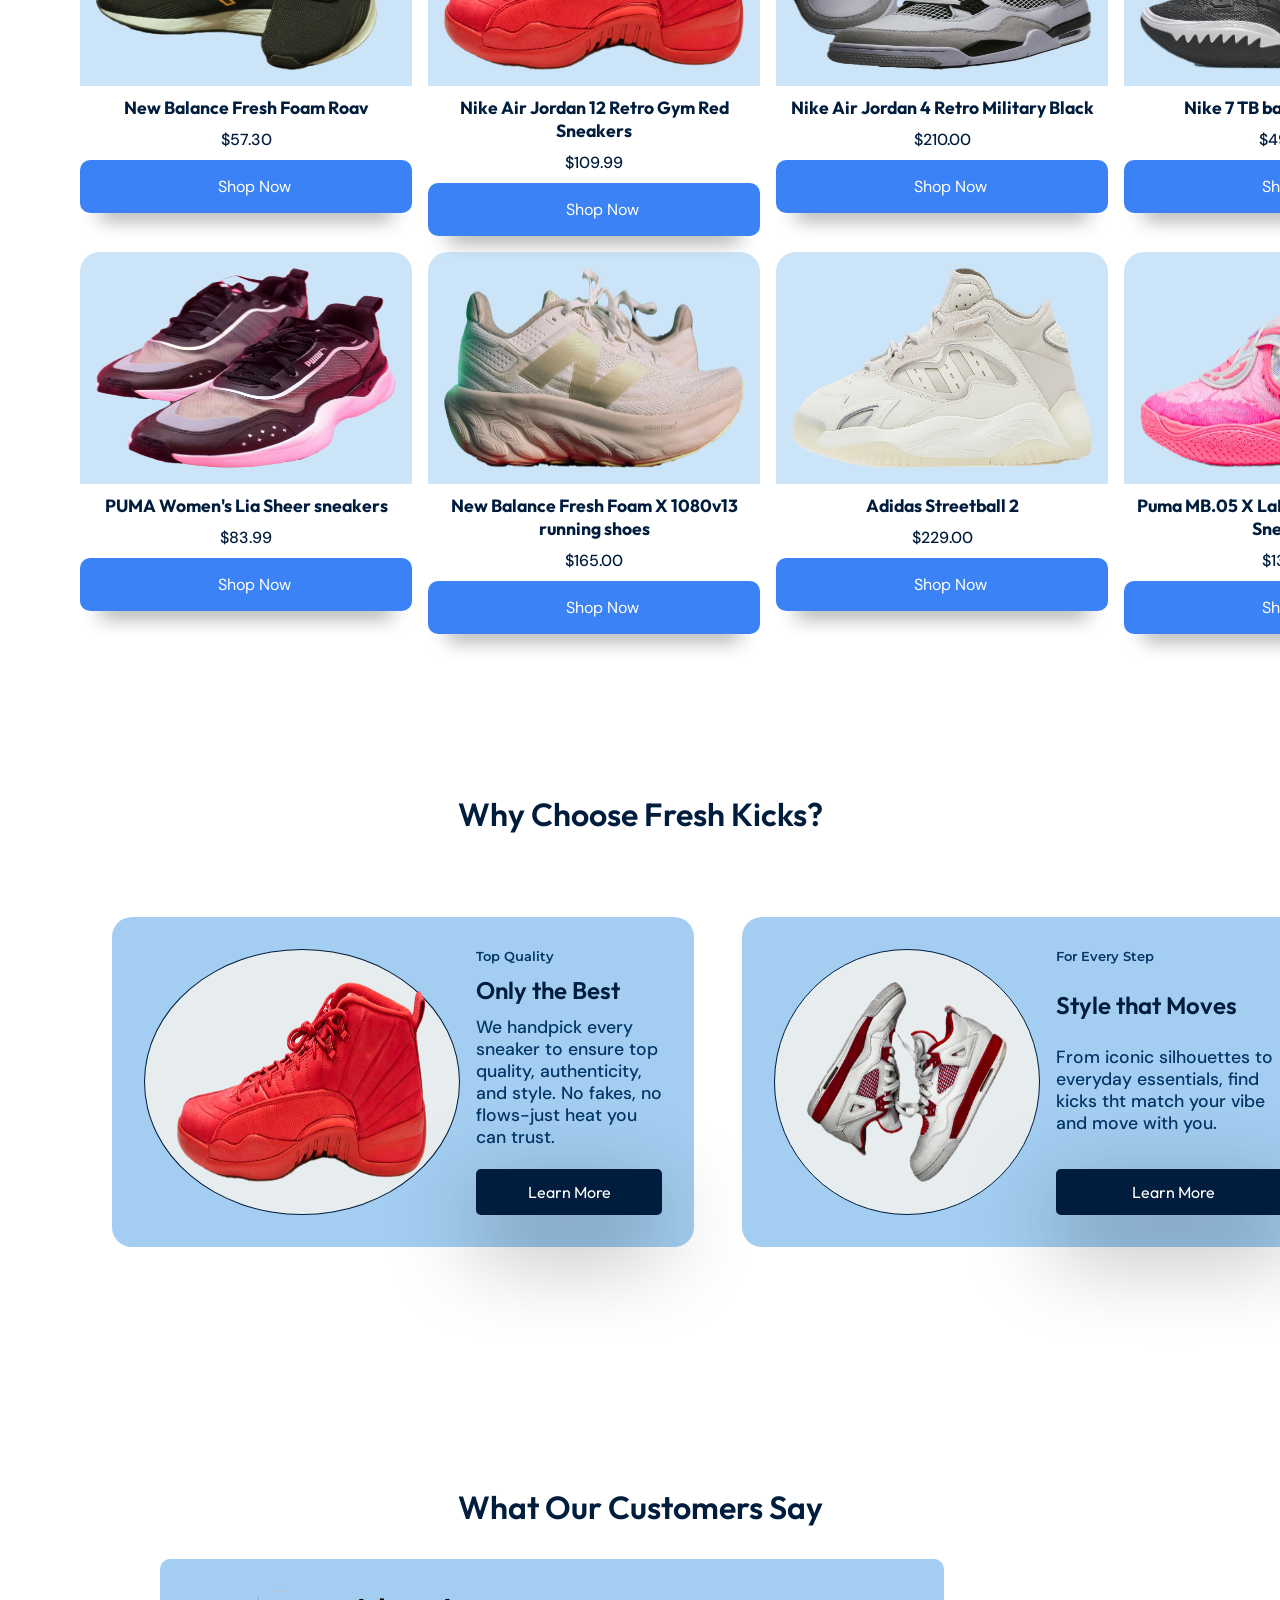
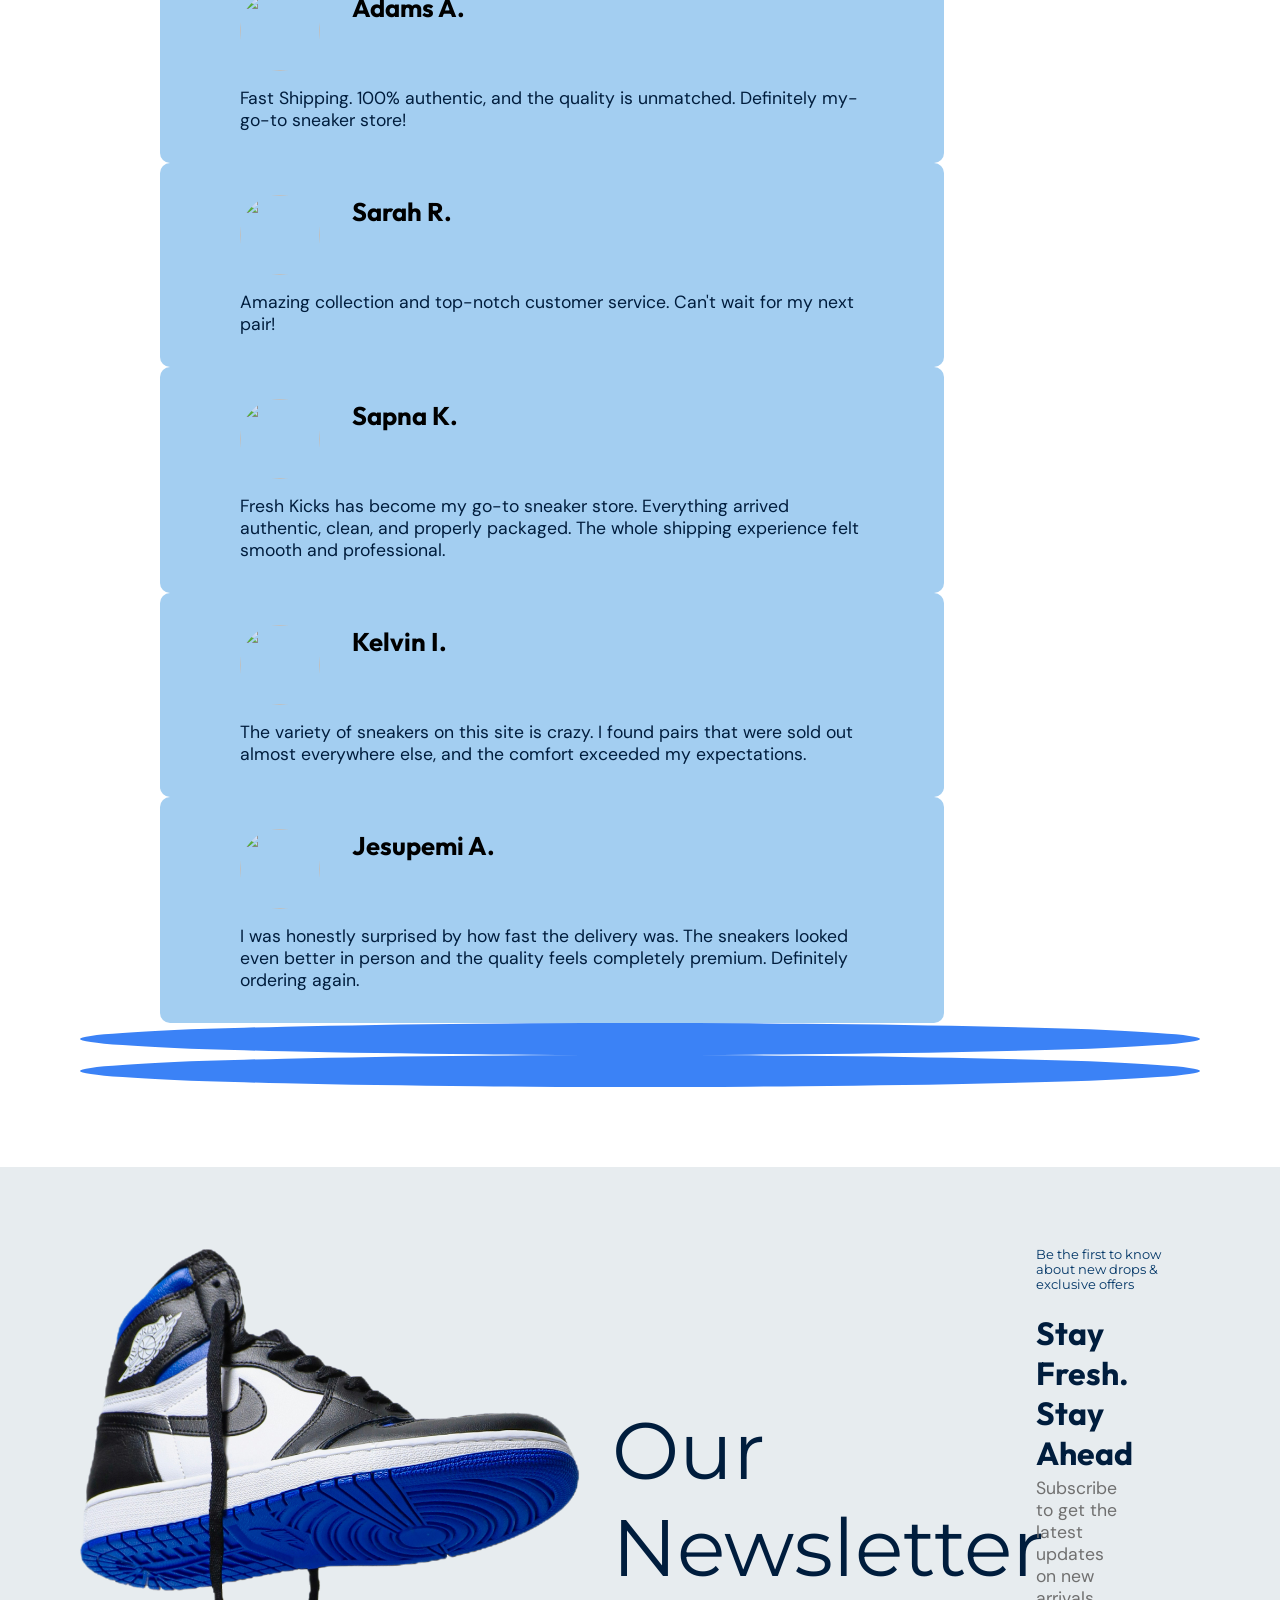
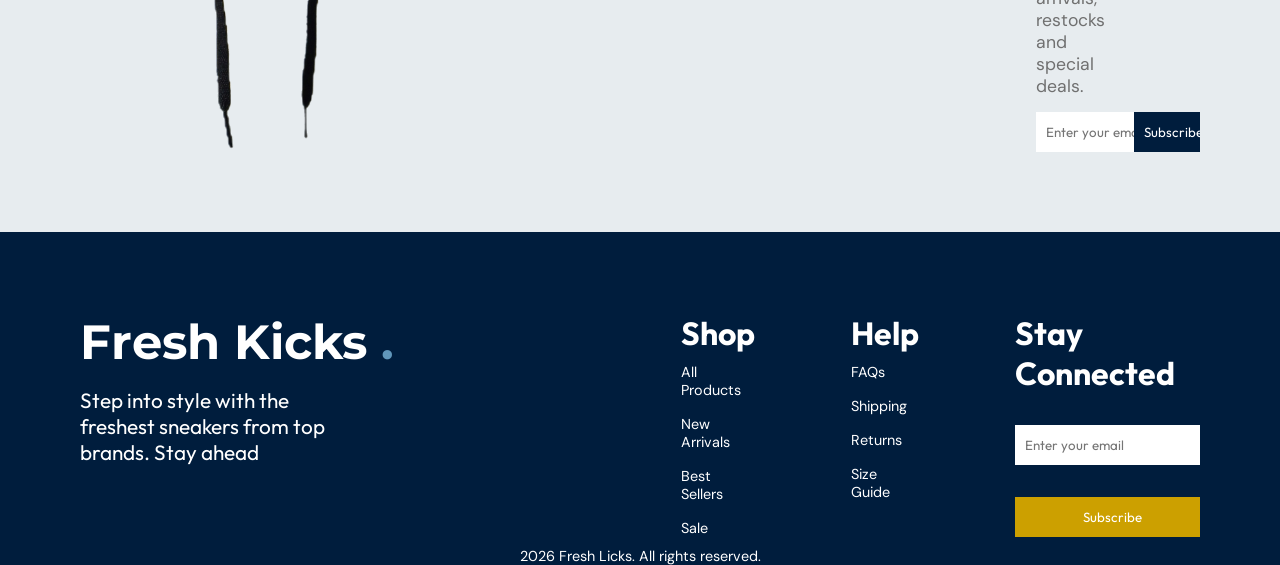
==== commit 5a45c6e2: "added cart page" ====
--- a/index.html
+++ b/index.html
@@ -40,11 +40,11 @@
       <div class="nav-logo">Fresh Kicks <span>.</span></div>
       <div class="nav-links">
         <ul>
-          <li><a href="">Home</a></li>
-          <li><a href="">About</a></li>
-          <li><a href="">Products</a></li>
-          <li><a href="">Collections</a></li>
-          <li><a href="">Contact</a></li>
+          <li><a href="#hero">Home</a></li>
+          <li><a href="#about">About</a></li>
+          <li><a href="#products">Products</a></li>
+          <li><a href="#collections">Collections</a></li>
+          <li><a href="#footer">Contact</a></li>
         </ul>
       </div>
       <div class="nav-actions">
@@ -53,19 +53,23 @@
           <i class="ri-shopping-bag-line"></i> <span>0</span>
         </div>
       </div>
-      <div class="harmburger mobile-nav" style="display: none">
-        <i class="ri-menu-line"></i>
-        <div class="icon-close"><i class="ri-close-line"></i></div>
+      <div class=" mobile-nav">
+        <i class="ri-menu-line harmburger" id="harmburger"></i>
+                <i class="ri-close-line icon-close"></i>
+
+      </div>
+      
+    </nav><div class="mobile nav-links" id="mobile-nav-links" >
         <ul>
-          <li><a href="">Home</a></li>
-          <li><a href="">About</a></li>
-          <li><a href="">Products</a></li>
-          <li><a href="">Collections</a></li>
-          <li><a href="">Contact</a></li>
+          <li><a href="#hero">Home</a></li>
+          <li><a href="#about">About</a></li>
+          <li><a href="#products">Products</a></li>
+          <li><a href="#collections">Collections</a></li>
+          <li><a href="#signIn">Sign In</a></li>
+          <li><a href="#cart">Cart</a></li>
         </ul>
-      </div>
-    </nav>
-    <section class="hero">
+      </div><div class="nav-overlay" id="navOverlay"></div>
+    <section class="hero" id="hero">
       <div class="hero-heading">
         <i class="ri-shining-2-fill sparkle"></i>
         <p>Step into Style. Stay Ahead</p>
@@ -170,7 +174,7 @@
       </div>
       <div class="glow"></div>
     </section>
-    <section class="stats">
+    <section class="stats" id="stats">
       <div class="stats-text">
         <h2>Trusted by sneakerheads worldwide</h2>
         <p>
@@ -198,7 +202,7 @@
         </div>
       </div>
     </section>
-    <section class="brand-statement">
+    <section class="brand-statement" id="about">
       <div class="brand-left">
         <h2>
           <span>Built for the Streets.</span> <span>Made for Greatness.</span>
@@ -234,7 +238,7 @@
         />
       </div>
     </section>
-    <section class="products">
+    <section class="products" id="products">
       <div class="products-heading">
         <h2>Find Your Perfect Pair</h2>
         <p>Shop the Collection</p>
@@ -450,7 +454,7 @@
         </div>
       </div>
     </section>
-    <section class="features">
+    <section class="features" id="features">
       <h2 class="features-heading">Why Choose Fresh Kicks?</h2>
       <div class="features-cards">
         <div class="feature-card">
@@ -493,7 +497,7 @@
         </div>
       </div>
     </section>
-    <section class="testimonials">
+    <section class="testimonials" id="testimonials">
       <h2 class="t-heading">What Our Customers Say</h2>
       <div class="swiper testimonialSwiper">
         <div class="swiper-wrapper">
@@ -505,7 +509,8 @@
                   alt=""
                 />
 
-                <div class="profile"> <h3>Adams A.</h3>
+                <div class="profile">
+                  <h3>Adams A.</h3>
                   <div class="stars">
                     <i class="ri-star-fill"></i><i class="ri-star-fill"></i
                     ><i class="ri-star-fill"></i><i class="ri-star-fill"></i
@@ -577,7 +582,8 @@
                   alt=""
                 />
 
-                <div class="profile"> <h3>Kelvin I.</h3>
+                <div class="profile">
+                  <h3>Kelvin I.</h3>
                   <div class="stars">
                     <i class="ri-star-fill"></i><i class="ri-star-fill"></i
                     ><i class="ri-star-fill"></i><i class="ri-star-fill"></i
@@ -599,11 +605,14 @@
                   src="https://randomuser.me/api/portraits/lego/3.jpg"
                   alt=""
                 />
-               
-                <div class="profile"> <h3>Jesupemi A.</h3><div class="stars">
-                  <i class="ri-star-fill"></i><i class="ri-star-fill"></i
-                  ><i class="ri-star-fill"></i><i class="ri-star-fill"></i
-                  ><i class="ri-star-fill"></i></div>
+
+                <div class="profile">
+                  <h3>Jesupemi A.</h3>
+                  <div class="stars">
+                    <i class="ri-star-fill"></i><i class="ri-star-fill"></i
+                    ><i class="ri-star-fill"></i><i class="ri-star-fill"></i
+                    ><i class="ri-star-fill"></i>
+                  </div>
                 </div>
               </div>
               <p class="review">
@@ -614,33 +623,41 @@
             </div>
           </div>
         </div>
-        <div class=" sb swiper-button-prev"></div>
+        <div class="sb swiper-button-prev"></div>
         <div class="sb swiper-button-next"></div>
       </div>
     </section>
-    <section class="newsletter">
+    <section class="newsletter" id="newsletter">
       <div class="left-news">
-      
-          <img src="./assets/imgs/ox-street-BWPqHZBhMVA-unsplash(2).png" alt="" width="500px" height="500px"/>
-        </div>
-       
+        <img
+          src="./assets/imgs/ox-street-BWPqHZBhMVA-unsplash(2).png"
+          alt=""
+          width="500px"
+          height="500px"
+        />
+      </div>
+
       <p class="newsletter-text">Our Newsletter</p>
       <div class="right-news">
-        <p class="news-sub">Be the first to know about new drops & exclusive offers</p>
+        <p class="news-sub">
+          Be the first to know about new drops & exclusive offers
+        </p>
         <h3 class="news-head">Stay Fresh. Stay Ahead</h3>
         <p class="news-p">
           Subscribe to get the latest updates on new arrivals, restocks and
           special deals.
         </p>
         <div class="news-input">
-          <input type="email" name="" id="" placeholder="Enter your email" /><input
-            type="submit"
-            value="Subscribe"
-          />
+          <input
+            type="email"
+            name=""
+            id=""
+            placeholder="Enter your email"
+          /><input type="submit" value="Subscribe" />
         </div>
       </div>
     </section>
-    <footer class="footer">
+    <footer class="footer" id="footer">
       <div class="footer-container">
         <div class="footer-left">
           <p class="footer-logo">Fresh Kicks <span>.</span></p>
@@ -648,7 +665,7 @@
             Step into style with the freshest sneakers from top brands. Stay
             ahead
           </p>
-          <div class="footer-icons">
+          <div class="desktop footer-icons">
             <a href=""><i class="ri-instagram-fill"></i></a>
             <a href=""><i class="ri-facebook-box-fill"></i></a>
             <a href=""><i class="ri-linkedin-box-fill"></i></a>
@@ -658,19 +675,19 @@
         <div class="footer-middle">
           <h3>Shop</h3>
           <ul>
-            <li>All Products</li>
-            <li>New Arrivals</li>
-            <li>Best Sellers</li>
-            <li>Sale</li>
+            <li><a href="">All Products</a></li>
+            <li><a href="">New Arrivals</a></li>
+            <li><a href="">Best Sellers</a></li>
+            <li><a href="">Sale</a></li>
           </ul>
         </div>
         <div class="footer-middle">
           <h3>Help</h3>
           <ul>
-            <li>FAQs</li>
-            <li>Shipping</li>
-            <li>Returns</li>
-            <li>Size Guide</li>
+            <li><a href="">FAQs</a></li>
+            <li><a href="">Shipping</a></li>
+            <li><a href="">Returns</a></li>
+            <li><a href="">Size Guide</a></li>
           </ul>
         </div>
         <div class="footer-right">
@@ -679,6 +696,12 @@
           <input type="submit" value="Subscribe" />
         </div>
       </div>
+       <div class="mobile footer-icons">
+            <a href=""><i class="ri-instagram-fill"></i></a>
+            <a href=""><i class="ri-facebook-box-fill"></i></a>
+            <a href=""><i class="ri-linkedin-box-fill"></i></a>
+            <a href=""><i class="ri-twitter-x-line"></i></a>
+          </div>
       <p class="copyright">2026 Fresh Licks. All rights reserved.</p>
     </footer>
     <script src="https://cdn.jsdelivr.net/npm/swiper@12/swiper-bundle.min.js"></script>
--- a/css/style.css
+++ b/css/style.css
@@ -44,6 +44,12 @@
   font-size: 2rem;
   color: var(--white);
 }
+.mobile.nav-links {
+  display: none;
+}
+.mobile-nav {
+  display: none;
+}
 .nav-logo span {
   color: var(--steel-blue);
 }
@@ -73,6 +79,10 @@
   color: var(--white);
   font-family: var(--body-text);
   font-size: 1rem;
+  transition: all 0.5s ease;
+}
+.navbtn a:hover {
+  color: var(--prussian-blue);
 }
 .navbtn {
   background: none;
@@ -80,6 +90,11 @@
   border: 1px solid var(--white);
   padding: 0.8rem 1.5rem;
   border-radius: 10px;
+  transition: all 0.5s ease;
+}
+.navbtn:hover {
+  background: var(--white);
+  color: var(--prussian-blue);
 }
 .nav-cart {
   display: flex;
@@ -228,6 +243,18 @@
   padding: 0.8rem 1.5rem;
   border: none;
   border-radius: 8px;
+  transition: all 0.2s ease;
+  box-shadow:
+    rgba(0, 0, 0, 0.4) 0px 2px 4px,
+    rgba(0, 0, 0, 0.3) 0px 7px 13px -3px,
+    rgba(0, 0, 0, 0.2) 0px -3px 0px inset;
+}
+.left-content button:hover {
+  transform: scale(1.1);
+  background: var(--regal-navy);
+  box-shadow:
+    rgba(0, 0, 0, 0.3) 0px 19px 38px,
+    rgba(0, 0, 0, 0.22) 0px 15px 12px;
 }
 .right-content {
   display: flex;
@@ -362,16 +389,7 @@
   gap: 10rem;
   margin-top: 6rem;
 }
-.stat-card {
-  /* display: flex;
-    flex-direction: column;
-    justify-content: center;
-    align-items: center;
-    background-color: var(--platinum);
-    width: 180px;
-    height: 180px;
-    border: 2px ; */
-}
+
 .stats-circle {
   width: 180px;
   aspect-ratio: 1/1;
@@ -387,6 +405,7 @@
   position: relative;
   transform: rotate(25deg);
   background: #f9f9f9;
+  transition: all 0.8s ease-in-out;
 }
 .stat-card {
   text-align: center;
@@ -398,9 +417,18 @@
   color: var(--dark-blue);
   font-size: 2rem;
 }
+.stats-circle:active {
+  border: 2px solid var(--steel-blue);
+  transform: rotate(385deg) scale(1.1);
+}
+.stats-circle:hover {
+  border: 2px solid var(--prussian-blue);
+  transform: rotate(385deg) scale(1.1);
+}
 .stat-card p {
   font-family: var(--font-body);
   font-size: 0.95rem;
+  color: var(--dark-blue);
 }
 .brand-statement {
   min-height: 50vh;
@@ -553,6 +581,15 @@
   gap: 1rem;
   justify-content: center;
   align-items: center;
+  transition: all 0.3s ease-in-out;
+  box-shadow: rgba(0, 0, 0, 0.45) 0px 25px 20px -20px;
+}
+.product-btn:hover {
+  background: var(--prussian-blue);
+  transform: translateY(-5px);
+  box-shadow:
+    rgba(0, 0, 0, 0.3) 0px 19px 38px,
+    rgba(0, 0, 0, 0.22) 0px 15px 12px;
 }
 .product-btn.success {
   display: flex;
@@ -630,6 +667,14 @@
   margin-top: 1rem;
   font-size: 1rem;
   border-radius: 5px;
+  transition: all 0.4s ease-in-out;
+  box-shadow: rgba(0, 0, 0, 0.4) 0px 30px 90px;
+}
+.fc-btn:hover {
+  transform: scale(1.1);
+}
+.fc-btn:active {
+  transform: scale(1.1);
 }
 .feature-img {
   border: 1px solid var(--prussian-blue);
@@ -705,8 +750,8 @@
   color: var(--white);
   transition: 0.2s all ease;
 }
-.sb:hover{
-    background: #295eb3;
+.sb:hover {
+  background: #295eb3;
 }
 .newsletter {
   display: flex;
@@ -722,7 +767,7 @@
   color: var(--prussian-blue);
   width: 35%;
 }
-.right-new {
+.right-news {
   display: flex;
   flex-direction: column;
   gap: 0.3rem;
@@ -751,35 +796,35 @@
   font-family: "Outfit", sans-serif;
   padding-left: 10px;
 }
-input[type='submit']{
-      width: 40%;
+input[type="submit"] {
+  width: 40%;
   height: 40px;
   font-family: "Outfit", sans-serif;
   padding-left: 10px;
   background: var(--prussian-blue);
   color: var(--white);
 }
-footer{
-      /* min-height: 50vh; */
+footer {
+  /* min-height: 50vh; */
   display: flex;
   padding: 5rem;
   padding-bottom: 0;
   flex-direction: column;
   background: var(--platinum);
 }
-.footer{
-border-top: 1px solid var(--prussian-blue);
-background: var(--prussian-blue);
-}
-.footer-container{
-    display: flex;
-    flex-direction: row;
-    gap: 6rem;
-}
-.footer-left{
-display: flex;
-flex-direction: column;
-gap: 1rem;
+.footer {
+  border-top: 1px solid var(--prussian-blue);
+  background: var(--prussian-blue);
+}
+.footer-container {
+  display: flex;
+  flex-direction: row;
+  gap: 6rem;
+}
+.footer-left {
+  display: flex;
+  flex-direction: column;
+  gap: 1rem;
 }
 .footer-logo {
   font-family: "montserrat", sans-serif;
@@ -791,49 +836,57 @@
 .footer-logo span {
   color: var(--steel-blue);
 }
-.footer-text{
-    width: 50%;
-    color: var(--white);
-    font-family: "Outfit", sans-serif;
-    font-size: 1.3rem;
-}
-.footer-icons{
-    display: flex;
-    gap: 2rem;
-}
-.footer-icons a i{
-    font-size: 2rem;
-    color: var(--white);
-}
-.footer-mid{
-    display: flex;
-    gap: 5rem;
-}
-.footer-middle h3{
-    font-family: "Outfit", sans-serif;
-    font-size: 2rem;
-    color: var(--white);
-    margin-bottom: 10px;
-}
-.footer-middle ul{
-    display: flex;
-    flex-direction: column;
-    gap: 1rem;
-}
-.footer-middle ul li{
-    color: var(--white);
-    font-family: var(--font-body);
-    font-size: 0.9rem;
-}
-.footer-right{
-    display: flex;
-    flex-direction: column;
-    justify-content: space-between;
-}
-.footer-right h3{
-    font-family: "Outfit", sans-serif;
-    font-size: 2rem;
-    color: var(--white);
+.footer-text {
+  width: 50%;
+  color: var(--white);
+  font-family: "Outfit", sans-serif;
+  font-size: 1.3rem;
+}
+.footer-icons {
+  display: flex;
+  gap: 2rem;
+}
+.footer-icons a i {
+  font-size: 2rem;
+  color: var(--white);
+  transition: all 0.2s ease;
+}
+.footer-icons a i:hover {
+  color: var(--steel-blue);
+}
+.footer-mid {
+  display: flex;
+  gap: 5rem;
+}
+.footer-middle h3 {
+  font-family: "Outfit", sans-serif;
+  font-size: 2rem;
+  color: var(--white);
+  margin-bottom: 10px;
+}
+.footer-middle ul {
+  display: flex;
+  flex-direction: column;
+  gap: 1rem;
+}
+.footer-middle ul li a {
+  color: var(--white);
+  font-family: var(--font-body);
+  font-size: 0.9rem;
+  transition: all 0.3s ease;
+}
+.footer-middle ul li a:hover {
+  color: var(--steel-blue);
+}
+.footer-right {
+  display: flex;
+  flex-direction: column;
+  justify-content: space-between;
+}
+.footer-right h3 {
+  font-family: "Outfit", sans-serif;
+  font-size: 2rem;
+  color: var(--white);
 }
 input[type="email"]:nth-child(2) {
   width: 100%;
@@ -841,18 +894,556 @@
   font-family: "Outfit", sans-serif;
   padding-left: 10px;
 }
-input[type='submit']:nth-child(3){
-      width: 100%;
+input[type="submit"]:nth-child(3) {
+  width: 100%;
   height: 40px;
   font-family: "Outfit", sans-serif;
   padding-left: 10px;
   background: var(--golden-bronze);
   color: var(--white);
 }
-.copyright{
+.copyright {
+  text-align: center;
+  margin-top: 10px;
+  color: var(--white);
+  font-family: var(--font-body);
+  font-size: 0.9rem;
+}
+  .mobile.footer-icons{
+  display: none;
+  }
+
+@media (max-width: 600px) {
+nav{
+  position: relative;
+}
+  .nav-links {
+    display: none;
+  }
+  .nav-logo {
+    font-size: 1.1rem;
+  }
+  .navbtn {
+    display: none;
+  }
+  .nav-cart {
+    display: none;
+  }
+  .mobile-nav {
+    display: block;
+    color: var(white);
+  }
+  .harmburger {
+    color: var(--white);
+    font-size: 1.4rem;
+    transition: all 0.3s ease;
+  }
+  .harmburger:active {
+    transform: scale(1.05);
+  }
+  .mobile.nav-links {
+    position: fixed;
+    top: 0;
+    right: -100%;
+    width: 75%;
+    z-index: 999;
+    display: flex;
+    flex-direction: column;
+    padding: 5rem;
+    align-items: center;
+    background: #6096ba;
+    min-height: 100vh;
+
+    transition: right 0.4s ease, opacity 0.4s ease, visibility 0.4s ease;
+    opacity: 0;
+    visibility: hidden;
+  }
+  .mobile.nav-links.open{
+ right: 0;
+ opacity: 1;
+ visibility: visible;
+    transition: all 0.4s ease;
+  }
+  .nav-overlay{
+    display: none;
+    position: fixed;
+    inset: 0;
+    background: rgba(0,8,20,0.7);
+    z-index: 998;
+    backdrop-filter: blur
+    4px;
+  }
+  .nav-overlay.open{
+    display: block;
+  }
+  .mobile.nav-links ul {
+    flex-direction: column;
+    gap: 3rem;
+  }
+  .icon-close {
+    color: var(--white);
+    font-size: 1.4rem;
+    transition: all 0.3s ease;
+    display: none;
+  }
+  .nav-links ul li::after {
+    content: "";
+  }
+  .nav-links ul li a {
+    font-size: 1.2rem;
+    transition: all 0.4s ease;
+  }
+  .nav-links ul li a:hover {
+  color: var(--prussian-blue);
+  }
+  .hero h1 {
+    font-size: 5rem;
+  }
+  .hero {
+    padding: 0;
+    padding-top: 1rem;
+    padding-bottom: 1rem;
+  }
+  .hero-container {
+    flex-direction: column;
+    gap: 1rem;
+  }
+  .hero-heading {
+    margin: 0;
+    gap: 1.4rem;
+  }
+  .hero-heading p {
+    font-size: 0.9rem;
+  }
+.premium-badge{
+  width: 60px;
+  height: 60px;
+  display: flex;
+  align-items: center;
+  justify-content: center;
+}
+.left-content{
+  max-width: 100%;
+  order: 3;
+  margin-top: 10px;
+}
+.left-content p{
+  font-size: 1rem;
+}
+
+
+
+
+
+  .stats {
+ padding: 0;
+ margin-top: 2rem;
+  }
+  .stats-text p{
+    font-size: 0.8rem;
+  }
+  .stat-cards{
+    flex-direction: column;
+    gap: 1rem;
+    margin-top: 1rem;
+  }
+  .stats-circle{
+    width: 150px;
+  }
+  .stat-card h3{
+    font-size: 1.5rem;
+  }
+  .stat-card p{
+    font-size: 0.7rem;
+  }
+  .brand-statement {
+    display: none;
+  }
+  .products{
+padding: 0;
+padding-top: 2rem;
+  }
+  .products-cards {
+  display: flex;
+  flex-direction: column;
+  }
+  .products-heading h2{
+    font-size: 1.5rem;
+  }
+  .products-heading p{
+    font-size: 0.8rem;
+  }
+
+.pc-img img{
+  width: 180px;
+  height: auto;
+}
+.pc-img{
+  display: flex;
+  align-items: center;
+  justify-content: center;
+}
+.product-card{
+
+margin: 1rem;
+}
+.product-name{
+  font-size: 0.9rem;
+}
+.features{
+  padding: 0;
+  padding-top: 2rem;
+}
+
+  .features-cards {
+flex-direction: column;
+margin: 1rem;
+gap: 1.5rem;
+  }
+  .feature-card{
+    flex-direction: column;
+    margin: 0;
+    width: auto;
+    padding: 1rem;
+  }
+  .feature-img img{
+    width: 200px;
+    height: auto;
+  }
+  .feature-img{
+    width: auto;
+  }
+  .fc-p{
+    font-size: 0.9rem;
+  }
+.testimonials {
+display: none;
+}
+
+  .newsletter {
+flex-direction: column;
+padding: 1rem;
+gap: 0.8rem;
+  }
+  .left-news{
+    display: none;
+  }
+.newsletter-text{
+  font-size: 2rem;
+  width: 100%;
+  text-align: center;
+}
+.right-news{
+  text-align: center;
+  justify-content: center;
+}
+.news-head{
+  font-size: 1.5rem;
+}
+.news-p{
+ width: 100%;
+ font-size: 0.9rem;
+}
+footer{
+  padding: 1rem;
+}
+
+  .footer-container {
+   flex-direction: column;
+  }
+  .footer-logo{
+    font-size: 2rem;
     text-align: center;
-   margin-top: 10px;
-    color: var(--white);
-    font-family: var(--font-body);
-    font-size: 0.9rem
-}+  }
+  .mobile.footer-icons{
+    display: flex;
+    justify-content: center;
+    margin-top: 0.8rem;
+  }
+  .footer-container{
+    gap: 2rem;
+  }
+  .desktop.footer-icons{
+    display: none;
+  }
+  .footer-right{
+    gap: 1rem;
+  }
+  .footer-right h3{
+    font-size: 2rem;
+  }
+  .footer-text{
+    width: 100%;
+    font-size: 0.9rem;
+    text-align: center;
+  }
+  .footer-middle{
+    display: flex;
+    flex-direction: column;
+    justify-content: center;
+    align-items: center;
+  }
+  .footer-right h3{
+    text-align: center;
+  }
+}
+
+/* CART */
+main {
+  min-height: 100vh;
+  display: flex;
+  flex-direction: column;
+  padding: 3rem;
+  padding-top: 0;
+}
+.breadcrumb {
+  width: 100%;
+  display: flex;
+  gap: 0.5rem;
+  font-family: var(--font-body);
+  color: var(--golden-bronze);
+  margin-bottom: 1rem;
+  /* margin:2rem; */
+  margin-top: 1rem;
+  font-size: 0.9rem;
+}
+.sc-heading {
+  font-family: "Outfit", sans-serif;
+  color: var(--prussian-blue);
+  font-size: 2.5rem;
+  margin-bottom: 0.5rem;
+}
+.sc-sub {
+  font-family: var(--font-body);
+  color: var(--golden-bronze);
+  margin-bottom: 0.5rem;
+  font-size: 0.9rem;
+  margin-left: 5px;
+}
+.main-container {
+  display: flex;
+  /* width: 80%; */
+  gap: 5rem;
+}
+
+.left-sc-main {
+  display: flex;
+  flex-direction: column;
+  /* padding: 1rem; */
+  border: 0.2px solid #f1f1f1;
+  border-radius: 10px;
+}
+.lc-heading {
+  display: grid;
+  grid-template-columns: 2fr 1fr 1fr;
+  background: #fcfcfc;
+  padding: 1rem;
+  font-family: "Outfit", sans-serif;
+  color: var(--regal-navy);
+  font-weight: 600;
+  border-bottom: 0.2px solid #f1f1f1;
+}
+
+.cp-card {
+  display: grid;
+  grid-template-columns: 2fr 1fr 1fr;
+  padding: 1rem;
+}
+.cart-img {
+  background: #a3cef18d;
+  padding: 1rem;
+  border-radius: 10px;
+}
+.cart-product {
+  display: flex;
+  gap: 2rem;
+}
+.cart-product-info {
+  display: flex;
+  flex-direction: column;
+  gap: 2rem;
+}
+.cart-product-name {
+  font-family: "Outfit", sans-serif;
+  font-weight: 700;
+  color: var(--regal-navy);
+  font-size: 1.6rem;
+}
+.cart-product-size {
+  color: var(--sky-blue);
+  font-size: 1.1rem;
+  font-family: var(--font-display);
+}
+.cp-btns {
+  display: flex;
+  width: 50%;
+  align-items: center;
+  gap: 1rem;
+  /* border: 1px solid #f1f1f1; */
+  border-radius: 10px;
+  font-family: "Outfit", sans-serif;
+  font-size: 0.8rem;
+  color: var(--prussian-blue);
+}
+.cp-btn {
+  flex: 2;
+  background: #a3cef16e;
+  border: none;
+  outline: none;
+  padding: 0.5rem;
+  border-radius: 8px;
+  font-size: 1rem;
+  color: var(--prussian-blue);
+  font-family: "Outfit", sans-serif;
+  display: flex;
+  align-items: center;
+  justify-content: center;
+}
+.cart-product-price {
+  display: flex;
+  align-items: center;
+  font-family: "Outfit", sans-serif;
+  font-weight: 600;
+  font-size: 1.1rem;
+  letter-spacing: 0.04em;
+  color: var(--regal-navy);
+}
+.cart-product-total {
+  display: flex;
+  align-items: center;
+  font-family: "Outfit", sans-serif;
+  font-weight: 600;
+  font-size: 1.1rem;
+  letter-spacing: 0.04em;
+  color: var(--regal-navy);
+  gap: 2rem;
+}
+.promo-code {
+  padding: 1rem;
+  display: flex;
+  border-top: 0.2px solid #f1f1f1;
+}
+.pc-input {
+  flex: 2;
+  border: 1px solid var(--platinum);
+  padding: 0.5rem;
+  border-radius: 5px;
+  color: var(--platinum);
+  font-family: var(--font-display);
+}
+.pc-submit {
+  border-top-right-radius: 5px;
+  border-bottom-right-radius: 5px;
+  font-size: 0.9rem;
+  background-color: var(--steel-blue) !important;
+}
+.right-sc-main {
+  display: flex;
+  flex-direction: column;
+  padding: 1rem 2rem;
+  border: 0.2px solid #f1f1f1;
+  border-radius: 10px;
+  height: fit-content;
+}
+.right-sc-main h3 {
+  font-size: 2rem;
+  font-family: "Outfit", sans-serif;
+  font-weight: 500;
+  font-size: 2rem;
+  margin-bottom: 1rem;
+}
+.order-content {
+  display: flex;
+  justify-content: space-between;
+  align-items: center;
+  margin: 1rem 0;
+}
+.order-content-info {
+  font-family: var(--font-display);
+  color: var(--regal-navy);
+  font-size: 1.1rem;
+}
+.order-content-price {
+  color: var(--prussian-blue);
+  font-family: var(--font-display);
+  font-weight: 600;
+  font-size: 1.2rem;
+}
+.order-content:nth-child(4) {
+  border-top: 0.2px solid var(--platinum);
+  padding-top: 1rem;
+}
+.order-content-total {
+  font-family: var(--font-display);
+  color: var(--regal-navy);
+  font-size: 1.18rem;
+}
+.order-content-tp {
+  color: var(--prussian-blue);
+  font-family: var(--font-display);
+  font-weight: 600;
+  font-size: 1.4rem;
+}
+.order-checkout-btn {
+  background: var(--steel-blue);
+  padding: 0.8rem 2rem;
+  border: none;
+  border-radius: 5px;
+  color: var(--white);
+  letter-spacing: 0.06em;
+  font-size: 1rem;
+  font-family: "Outfit", sans-serif;
+}
+.payment-icons {
+  display: flex;
+  gap: 1rem;
+  align-items: center;
+  /* border: 0.2px solid var(--platinum); */
+  padding: 0.5rem;
+  border-radius: 5px;
+  margin-top: 1rem;
+}
+.payment-icons img {
+  width: 40px;
+}
+.secure-payment {
+  display: flex;
+  align-items: center;
+  gap: 0.5rem;
+  margin-top: 1rem;
+  color: var(--prussian-blue);
+  font-family: var(--font-display);
+  font-size: 0.9rem;
+}
+.trust-badges {
+  margin-top: 5rem;
+  display: flex;
+  justify-content: space-between;
+}
+.trust-badge {
+  display: flex;
+  flex-direction: row;
+  gap: 1rem;
+  align-items: center;
+}
+.tb-icon {
+  background: #a3cef16e;
+  padding: 1rem;
+  border-radius: 5px;
+}
+.tb-icon i {
+  color: var(--prussian-blue);
+  font-size: 1.5rem;
+}
+.tb-text {
+  font-size: 1.2rem;
+  font-family: var(--font-display);
+  color: var(--prussian-blue);
+  margin-bottom: 10px;
+  font-weight: 500;
+}
+.tb-sub {
+  font-size: 0.8rem;
+  font-family: var(--font-body);
+  color: var(--prussian-blue);
+}
